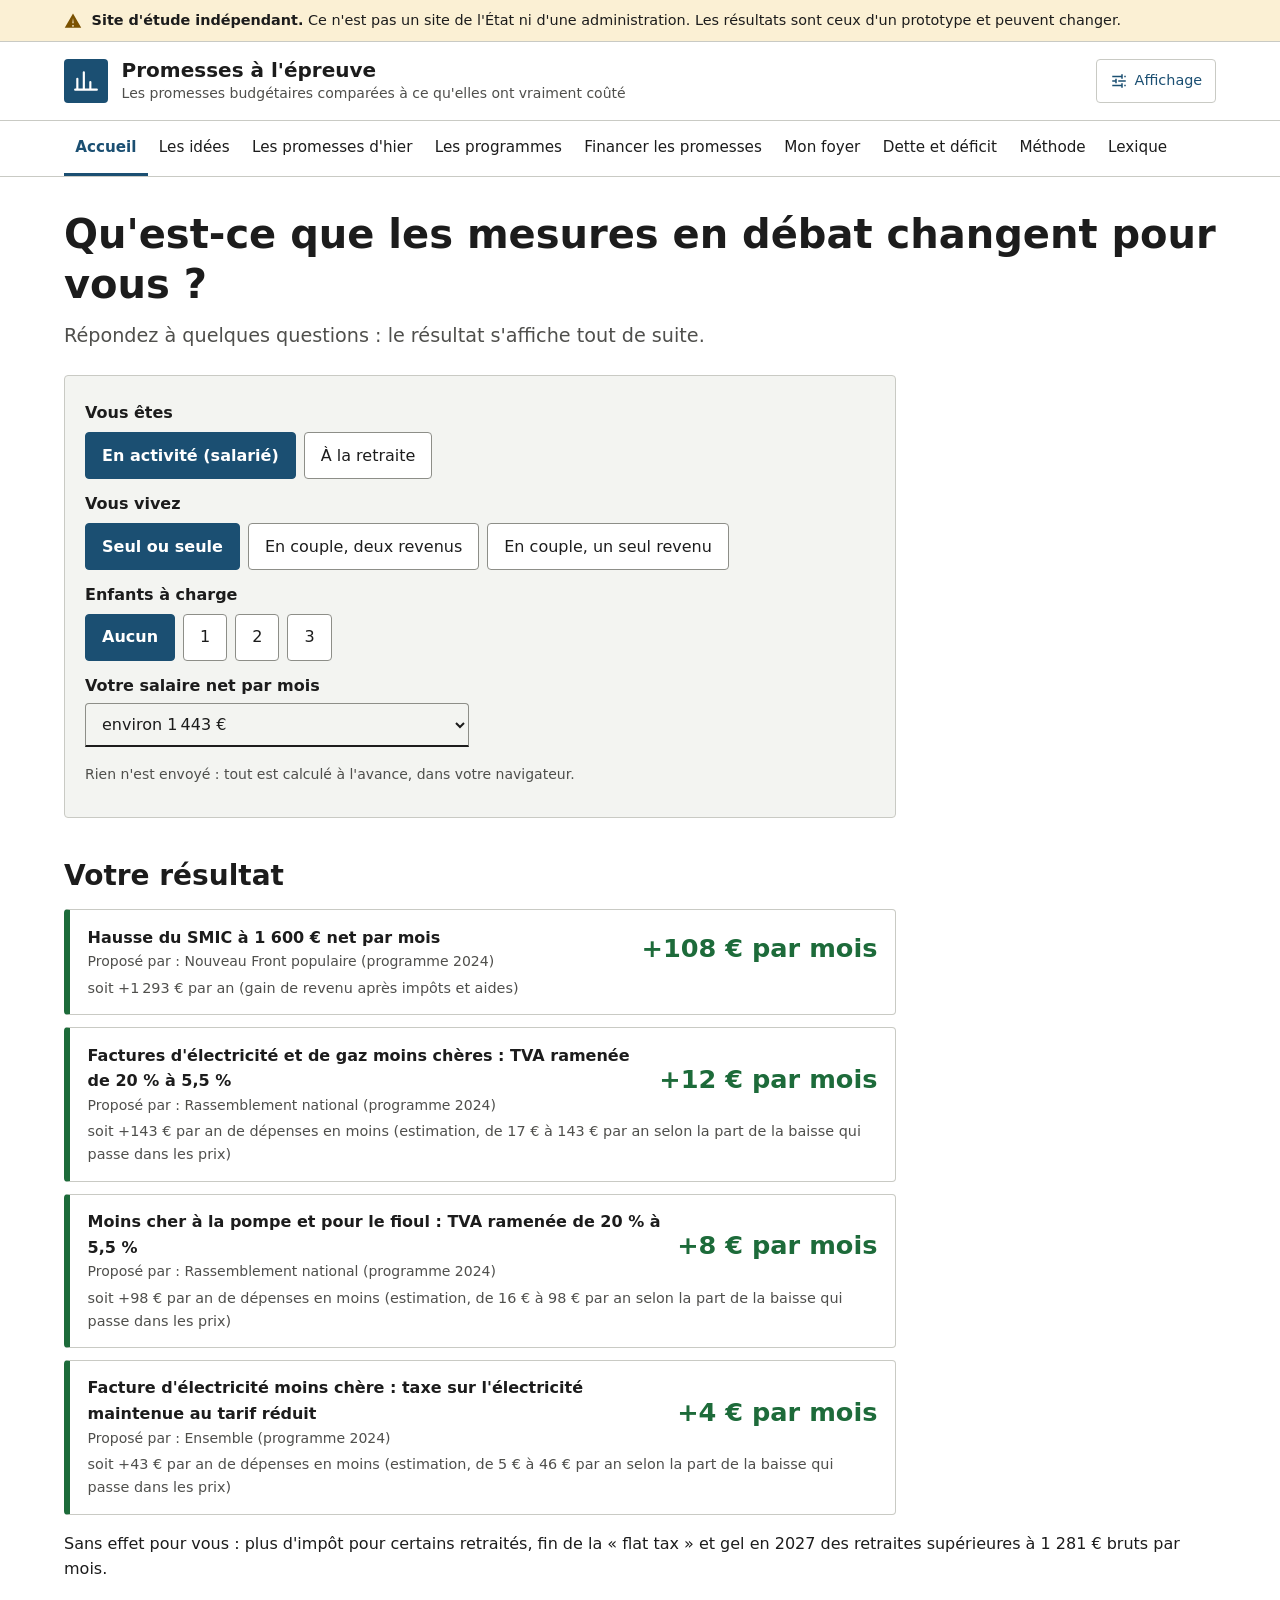
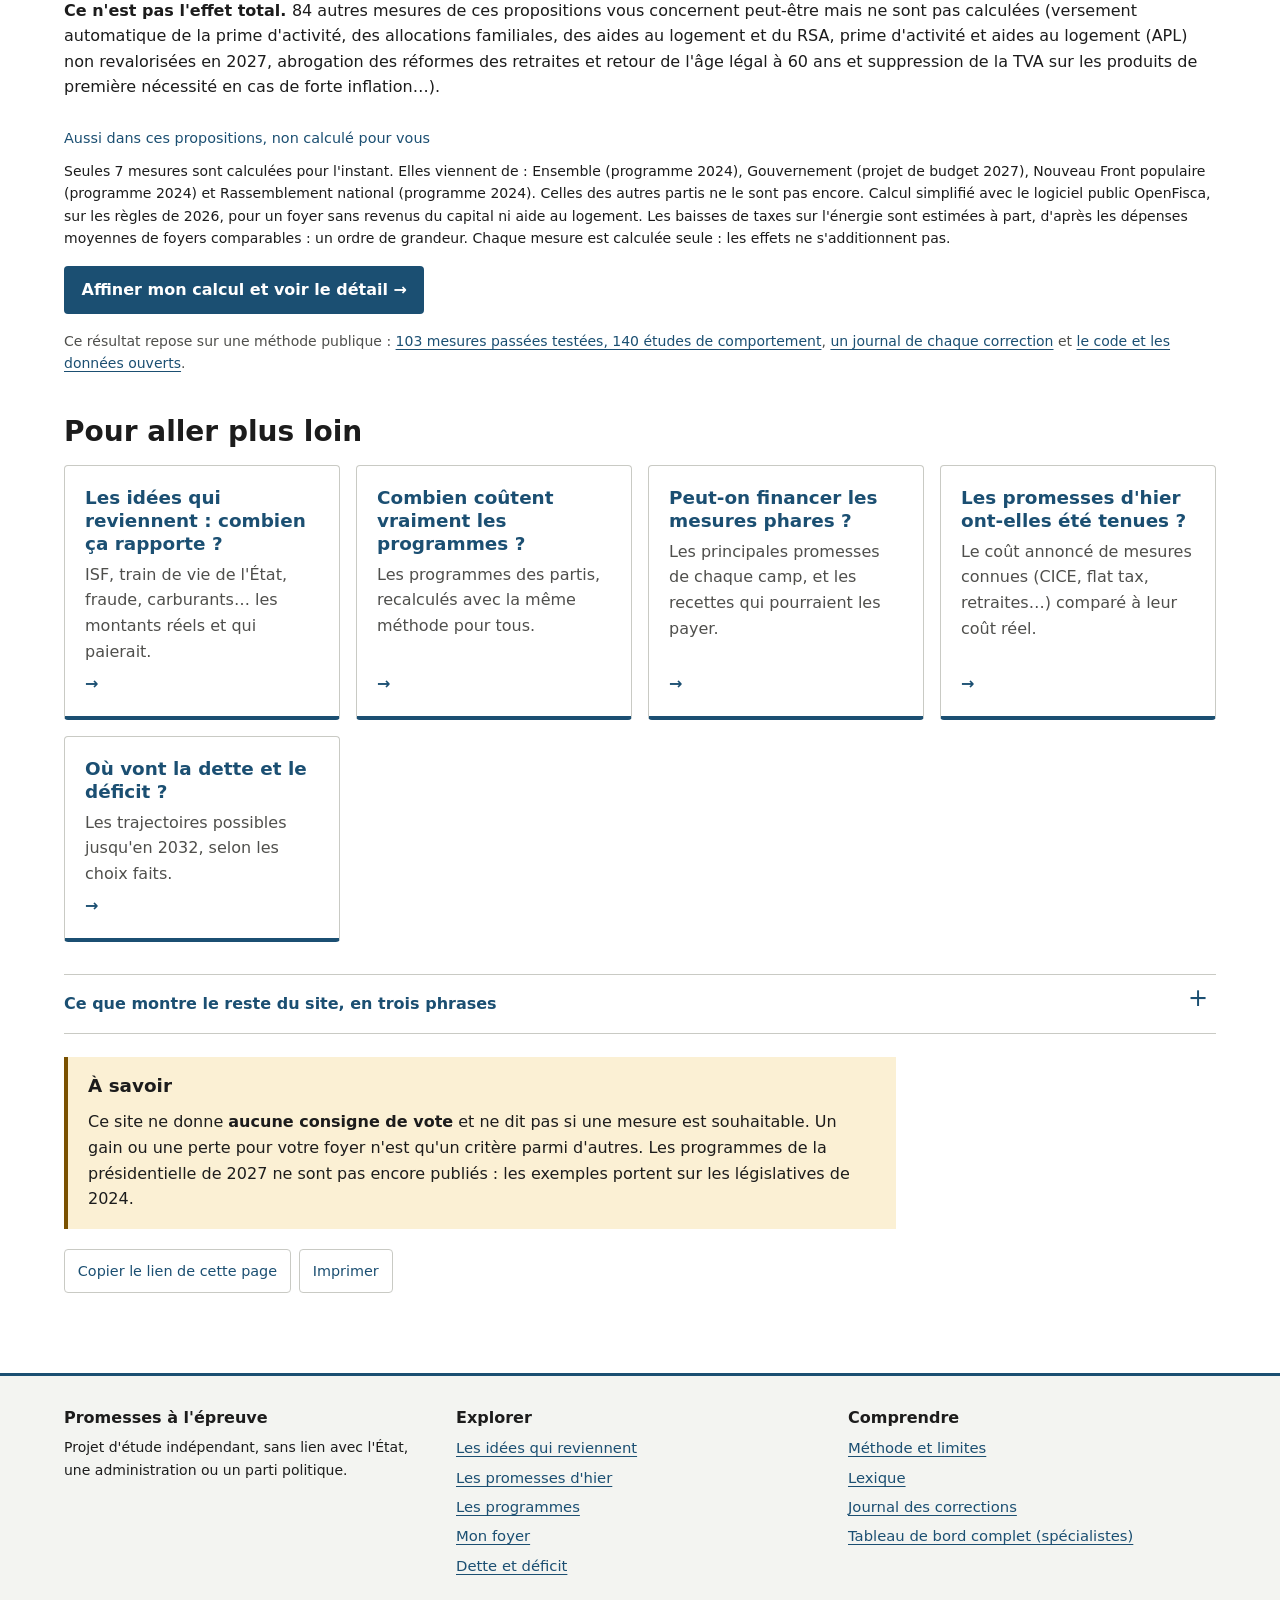
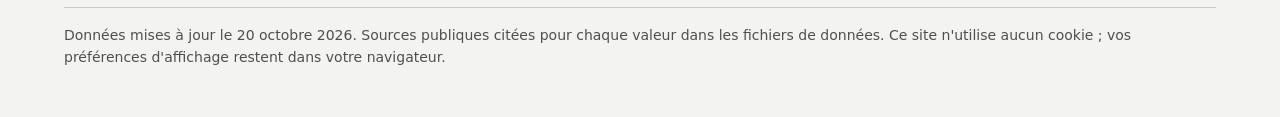
==== web/index.html @ a21f6ada "feat(reference): programmes 2024 comptés par rapport au droit de juin 2024, statut 2027 pour informa" ====
<!doctype html>
<html lang="fr">
<head>
<meta charset="utf-8">
<meta name="viewport" content="width=device-width, initial-scale=1">
<title>Promesses à l'épreuve</title>
<meta name="description" content="Les promesses budgétaires passées comparées à leur coût réel, et ce que cela dit des programmes actuels. Projet d'étude indépendant.">
<link rel="stylesheet" href="site.css">
<script>
  // Thème et taille du texte appliqués avant l'affichage, pour éviter un clignement.
  try {
    const t = localStorage.getItem("ce-theme"), s = localStorage.getItem("ce-taille");
    if (t === "light" || t === "dark") document.documentElement.dataset.theme = t;
    if (s === "grand" || s === "tres-grand") document.documentElement.dataset.taille = s;
  } catch (e) {}
</script>
<script src="vendor/d3-7.9.0.min.js" defer></script>
<script src="site.js" defer></script>
</head>
<body>
<a class="skip" href="#contenu">Aller au contenu</a>

<aside class="notice" aria-label="Avertissement">
  <div class="wrap">
    <svg width="18" height="18" viewBox="0 0 24 24" aria-hidden="true"><path fill="currentColor" d="M12 2 1 21h22L12 2Zm0 6 .9 7h-1.8L12 8Zm0 9.2a1.2 1.2 0 1 1 0 2.4 1.2 1.2 0 0 1 0-2.4Z"/></svg>
    <p style="margin:0"><strong>Site d'étude indépendant.</strong> Ce n'est pas un site de l'État ni d'une administration. Les résultats sont ceux d'un prototype et peuvent changer.</p>
  </div>
</aside>

<header class="header">
  <div class="wrap">
    <a class="brand" href="#/accueil">
      <span class="brand-mark" aria-hidden="true">
        <svg width="26" height="26" viewBox="0 0 24 24"><path fill="none" stroke="currentColor" stroke-width="2" stroke-linecap="round" d="M4 20V10M10 20V4M16 20v-7M22 20H2"/></svg>
      </span>
      <span>
        <span class="brand-name">Promesses à l'épreuve</span>
        <span class="brand-tag">Les promesses budgétaires comparées à ce qu'elles ont vraiment coûté</span>
      </span>
    </a>
    <div class="tools">
      <button class="btn-tool" type="button" id="btn-settings" aria-expanded="false" aria-controls="settings">
        <svg width="18" height="18" viewBox="0 0 24 24" aria-hidden="true"><path fill="currentColor" d="M3 5h12v2H3V5Zm16 0h2v2h-2V5Zm-4-2h2v6h-2V3ZM3 11h4v2H3v-2Zm8 0h10v2H11v-2ZM7 9h2v6H7V9Zm-4 8h12v2H3v-2Zm16 0h2v2h-2v-2Zm-4-2h2v6h-2v-6Z"/></svg>
        Affichage
      </button>
    </div>
  </div>
</header>

<p class="print-only wrap small" id="print-info"></p>

<nav class="nav" id="nav" aria-label="Menu principal">
  <div class="wrap">
    <button class="btn-tool nav-toggle" type="button" id="btn-menu" aria-expanded="false" aria-controls="menu">Menu</button>
    <ul id="menu">
      <li><a href="#/accueil">Accueil</a></li>
      <li><a href="#/idees">Les idées</a></li>
      <li><a href="#/hier">Les promesses d'hier</a></li>
      <li><a href="#/programmes">Les programmes</a></li>
      <li><a href="#/equilibre">Financer les promesses</a></li>
      <li><a href="#/foyer">Mon foyer</a></li>
      <li><a href="#/demain">Dette et déficit</a></li>
      <li><a href="#/methode">Méthode</a></li>
      <li><a href="#/lexique">Lexique</a></li>
    </ul>
  </div>
</nav>

<div class="wrap">
  <section class="settings" id="settings" hidden aria-labelledby="settings-titre">
    <h2 id="settings-titre" style="margin-top:0;font-size:1.15rem">Paramètres d'affichage</h2>
    <fieldset>
      <legend>Couleurs</legend>
      <div class="opts">
        <label class="check"><input type="radio" name="theme" value="system"> Comme mon appareil</label>
        <label class="check"><input type="radio" name="theme" value="light"> Clair</label>
        <label class="check"><input type="radio" name="theme" value="dark"> Sombre</label>
      </div>
    </fieldset>
    <fieldset>
      <legend>Taille du texte</legend>
      <div class="opts">
        <label class="check"><input type="radio" name="taille" value="normal"> Normale</label>
        <label class="check"><input type="radio" name="taille" value="grand"> Grande</label>
        <label class="check"><input type="radio" name="taille" value="tres-grand"> Très grande</label>
      </div>
    </fieldset>
    <button class="btn-tool" type="button" id="btn-settings-close">Fermer</button>
  </section>
</div>

<main id="contenu" tabindex="-1">
<div class="wrap">
  <div id="chargement" class="loading" role="status">Chargement des données…</div>

  <!-- ==================================================================== ACCUEIL -->
  <section class="view" id="v-accueil" data-titre="Accueil" hidden>
    <h1 style="margin-top:2rem">Qu'est-ce que les mesures en débat changent pour vous ?</h1>
    <p class="lede">Répondez à quelques questions : le résultat s'affiche tout de suite.</p>

    <form class="sim" id="sim-accueil" aria-describedby="acc-aide">
      <fieldset class="choices"><legend>Vous êtes</legend>
        <label class="choice"><input type="radio" name="statut" value="actif" checked><span>En activité (salarié)</span></label>
        <label class="choice"><input type="radio" name="statut" value="retraite"><span>À la retraite</span></label>
      </fieldset>
      <fieldset class="choices"><legend>Vous vivez</legend>
        <label class="choice"><input type="radio" name="composition" value="seul" checked><span>Seul ou seule</span></label>
        <label class="choice"><input type="radio" name="composition" value="couple_2"><span>En couple, deux revenus</span></label>
        <label class="choice"><input type="radio" name="composition" value="couple_1"><span>En couple, un seul revenu</span></label>
      </fieldset>
      <fieldset class="choices" id="acc-enfants"><legend>Enfants à charge</legend>
        <label class="choice"><input type="radio" name="enfants" value="0" checked><span>Aucun</span></label>
        <label class="choice"><input type="radio" name="enfants" value="1"><span>1</span></label>
        <label class="choice"><input type="radio" name="enfants" value="2"><span>2</span></label>
        <label class="choice"><input type="radio" name="enfants" value="3"><span>3</span></label>
      </fieldset>
      <div class="field"><label for="acc-niveau" id="acc-niveau-l">Votre salaire net par mois</label><select id="acc-niveau"></select></div>
      <p class="small muted" id="acc-aide">Rien n'est envoyé : tout est calculé à l'avance, dans votre navigateur.</p>
    </form>

    <div aria-live="polite" id="acc-resultat">
      <h2>Votre résultat</h2>
      <ul class="foyer-result" id="acc-result" aria-label="Mesures qui changent votre revenu"></ul>
      <p id="acc-neutre"></p>
      <div id="acc-nonchiffre"></div>
    </div>
    <p class="small" id="acc-limites"></p>
    <p><a class="cta" id="acc-affiner" href="#/foyer">Affiner mon calcul et voir le détail →</a></p>
    <p class="small muted" id="acc-profondeur"></p>

    <h2>Pour aller plus loin</h2>
    <ul class="tiles">
      <li class="tile"><h3><a href="#/idees">Les idées qui reviennent : combien ça rapporte ?</a></h3><p>ISF, train de vie de l'État, fraude, carburants… les montants réels et qui paierait.</p><span class="arrow" aria-hidden="true">→</span></li>
      <li class="tile"><h3><a href="#/programmes">Combien coûtent vraiment les programmes ?</a></h3><p>Les programmes des partis, recalculés avec la même méthode pour tous.</p><span class="arrow" aria-hidden="true">→</span></li>
      <li class="tile"><h3><a href="#/equilibre">Peut-on financer les mesures phares ?</a></h3><p>Les principales promesses de chaque camp, et les recettes qui pourraient les payer.</p><span class="arrow" aria-hidden="true">→</span></li>
      <li class="tile"><h3><a href="#/hier">Les promesses d'hier ont-elles été tenues ?</a></h3><p>Le coût annoncé de mesures connues (CICE, flat tax, retraites…) comparé à leur coût réel.</p><span class="arrow" aria-hidden="true">→</span></li>
      <li class="tile"><h3><a href="#/demain">Où vont la dette et le déficit ?</a></h3><p>Les trajectoires possibles jusqu'en 2032, selon les choix faits.</p><span class="arrow" aria-hidden="true">→</span></li>
    </ul>

    <details class="acc"><summary>Ce que montre le reste du site, en trois phrases</summary><div class="acc-body">
      <ul class="big">
        <li><strong>Le coût d'une mesure est souvent bien estimé.</strong> Sur <span data-k="mes_n"></span> mesures passées, l'erreur habituelle est d'environ <span data-k="mes_mediane"></span>.</li>
        <li><strong>Les bénéfices promis le sont beaucoup moins.</strong> Les emplois ou investissements annoncés arrivent rarement : <span data-k="eff_rates"></span> effets promis sur <span data-k="eff_n"></span> n'ont pas été atteints.</li>
        <li><strong>Les objectifs de déficit sont presque toujours manqués.</strong> Trois ans après, le <a class="term" href="#/lexique/deficit">déficit</a> réel dépasse l'objectif d'environ <span data-k="ps_biais"></span> de la richesse nationale, soit près de <span data-k="ps_md"></span> par an aujourd'hui.</li>
      </ul>
      <p><a href="#/methode">Comment c'est calculé ?</a> · <a href="#/lexique">Lexique</a></p>
    </div></details>

    <div class="callout warn">
      <h2>À savoir</h2>
      <p>Ce site ne donne <strong>aucune consigne de vote</strong> et ne dit pas si une mesure est souhaitable. Un gain ou une perte pour votre foyer n'est qu'un critère parmi d'autres. <span id="note-scrutin"></span></p>
    </div>
  </section>

  <!-- ==================================================================== IDÉES -->
  <section class="view" id="v-idees" data-titre="Les idées qui reviennent" hidden>
    <nav class="crumb" aria-label="Vous êtes ici"><ol><li><a href="#/accueil">Accueil</a></li><li aria-current="page">Les idées qui reviennent</li></ol></nav>
    <h1>Les idées qui reviennent : combien ça rapporte vraiment ?</h1>
    <p class="lede">Des idées souvent écrites dans les cahiers citoyens de 2019, ou testées dans un sondage en 2026. Pour chacune : ce qu'elle rapporterait ou coûterait, si l'on peut se fier au chiffre, et qui paierait.</p>

    <div class="callout">
      <h2>Pour comparer</h2>
      <p class="big" id="idees-repere"></p>
    </div>

    <div class="tbl-wrap" id="tb-idees"></div>
    <p class="small muted">Chaque idée est détaillée plus bas : son montant, si l'on peut se fier au chiffre, et qui paierait.</p>

    <div id="idees-liste"></div>

    <div class="callout warn">
      <h2>Comment ces idées ont été choisies</h2>
      <p>Le site ne les a pas choisies. Une idée figure ici si elle a un effet sur le budget et si elle remplit l'une de ces deux conditions : la synthèse officielle des cahiers citoyens et courriers du Grand débat national (Roland Berger, Bluenove et Cognito, juin 2019) compte au moins 5 000 fois la proposition ; ou elle a été testée dans un sondage national publié en 2026. Les cahiers eux-mêmes, ouverts dans les mairies fin 2018 et début 2019, sont conservés aux archives départementales, et leur version numérisée aux Archives nationales. L'association « Des cahiers pour décider et agir » prépare leur restitution, avec Data For Good.</p>
      <p>Le site ne dit pas si une idée est bonne : un petit montant peut compter pour d'autres raisons, et un gros montant a un coût pour ceux qui paient.</p>
    </div>
  </section>

  <!-- ==================================================================== HIER -->
  <section class="view" id="v-hier" data-titre="Les promesses d'hier" hidden>
    <nav class="crumb" aria-label="Vous êtes ici"><ol><li><a href="#/accueil">Accueil</a></li><li aria-current="page">Les promesses d'hier</li></ol></nav>
    <h1>Les promesses d'hier ont-elles été tenues ?</h1>
    <p class="lede">On compare ce que l'État annonçait avant de voter une mesure à ce qu'elle a réellement coûté ou rapporté, d'après les évaluations faites après coup.</p>

    <div class="callout">
      <h2>En bref</h2>
      <ul>
        <li>Le coût des mesures est en général bien prévu : <span data-k="mes_15"></span> mesures sur <span data-k="mes_n"></span> sont tombées à moins de 15 % près.</li>
        <li>Les gros écarts viennent surtout des mesures qui dépendent du comportement des gens (placements, demande d'une aide).</li>
        <li>Les effets promis (emplois, investissements) sont souvent bien plus faibles qu'annoncé.</li>
        <li>Les objectifs de déficit à trois ans ont été trop optimistes <span data-k="ps_opt"></span> fois sur <span data-k="ps_n3"></span>.</li>
      </ul>
    </div>

    <h2>1. Le coût des mesures : plutôt bien estimé</h2>
    <p class="prose">Chaque carré représente une mesure passée. On regarde l'écart entre le coût annoncé et le coût réel.</p>
    <div class="chart-block">
      <h3>Précision des chiffrages officiels</h3>
      <p class="how">Un carré par mesure, coloré selon l'écart entre l'annonce et la réalité.</p>
      <ul class="legend" id="lg-waffle"></ul>
      <div class="chart" id="ch-waffle"></div>
    </div>
    <div class="chart-block">
      <h3>Écart mesure par mesure</h3>
      <p class="how">En pourcentage du coût annoncé. <span class="pos">À droite (vert)</span> : mieux que prévu pour les finances publiques. <span class="neg">À gauche (rouge)</span> : pire que prévu.</p>
      <div class="chart" id="ch-ecarts"></div>
      <details class="data-toggle"><summary>Voir ces données sous forme de tableau</summary><div class="tbl-wrap tall" id="tb-ecarts"></div></details>
    </div>

    <h2>2. Les effets promis : c'est là que les annonces dérapent</h2>
    <p class="prose">Une mesure est souvent défendue par ses bénéfices attendus : des emplois créés, des prix en baisse, des investissements. Voici ce qui a été mesuré ensuite.</p>
    <div class="cards" id="cards-effets"></div>

    <h2>3. Les objectifs de déficit : presque toujours trop optimistes</h2>
    <p class="prose">Chaque année, le gouvernement publie un <a class="term" href="#/lexique/pstab">programme de stabilité</a> qui fixe un objectif de déficit pour les années suivantes. Le graphique montre de combien le déficit réel a dépassé l'objectif, trois ans plus tard.</p>
    <div class="chart-block">
      <h3>Dépassement de l'objectif de déficit à trois ans</h3>
      <p class="how">En points de <a class="term" href="#/lexique/pib">PIB</a>. Plus la barre est haute, plus l'objectif était optimiste. Les années de crise (en gris) sont mises à part.</p>
      <ul class="legend" id="lg-ps"></ul>
      <div class="chart" id="ch-ps"></div>
      <details class="data-toggle"><summary>Voir ces données sous forme de tableau</summary><div class="tbl-wrap tall" id="tb-ps"></div></details>
    </div>
    <div class="chart-block">
      <h3>Et ailleurs en Europe ?</h3>
      <p class="how">Erreur moyenne des prévisions officielles de déficit à trois ans, en points de PIB (étude Frankel et Schreger, période antérieure à 2012). Plus la barre est longue, plus les prévisions étaient optimistes.</p>
      <div class="chart" id="ch-pairs"></div>
    </div>

    <div class="accs">
      <details class="acc"><summary>Pour aller plus loin : le détail des mesures et leurs sources</summary><div class="acc-body">
        <p class="prose small muted">Montants en milliards d'euros par an. « Fiabilité » indique si la source a été lue directement (élevée), via une source secondaire (moyenne) ou si elle est fragile (faible). Les mesures exclues de la statistique principale sont signalées : dispositifs liés aux prix de l'énergie, sources fragiles, et mesures choisies parce qu'une règle de correction s'y applique, qui servent à tester la méthode mais ne représentent pas l'ensemble des chiffrages officiels.</p>
        <div class="tbl-wrap tall" id="tb-mesures"></div>
      </div></details>
      <details class="acc"><summary>Pour aller plus loin : l'erreur par cause</summary><div class="acc-body">
        <div class="tbl-wrap" id="tb-causes"></div>
      </div></details>
    </div>
  </section>

  <!-- ==================================================================== PROGRAMMES -->
  <section class="view" id="v-programmes" data-titre="Les programmes" hidden>
    <nav class="crumb" aria-label="Vous êtes ici"><ol><li><a href="#/accueil">Accueil</a></li><li aria-current="page">Les programmes</li></ol></nav>
    <h1>Combien coûtent vraiment les programmes ?</h1>
    <p class="lede" id="lede-programmes"></p>
    <fieldset class="choices" id="choix-scrutin" hidden><legend>Élection</legend></fieldset>
    <fieldset class="choices" id="choix-progs" hidden><legend>Programmes affichés</legend></fieldset>

    <div class="callout">
      <h2>En bref</h2>
      <ul id="bref-programmes"></ul>
    </div>
    <p class="prose"><strong>Bon à savoir.</strong> <span data-k="limite_methode"></span> <a href="#/methode">Voir le test de la méthode</a>.</p>

    <h2>1. Trois chiffrages pour chaque programme</h2>
    <ul class="prose">
      <li><strong>Annoncé par le parti</strong> : ce que le parti dit de son propre programme.</li>
      <li><strong>Chiffrage indépendant de départ</strong> : pour chaque mesure, le chiffrage d'un organisme indépendant (Institut Montaigne, iFRAP, OFCE…). Quand il manque, on prend la médiane des autres chiffrages. La provenance est indiquée sous chaque programme.</li>
      <li><strong>Après correction</strong> : ce même chiffrage, corrigé avec les erreurs constatées dans le passé (voir <a href="#/methode">la méthode</a>).</li>
    </ul>
    <div class="cards" id="cards-programmes"></div>
    <div class="chart-block">
      <h3>Effet sur les comptes publics</h3>
      <p class="how">En milliards d'euros par an. Une barre vers la gauche signifie que le programme <strong>augmente le déficit</strong>.</p>
      <ul class="legend" id="lg-app"></ul>
      <div class="chart" id="ch-app"></div>
    </div>

    <h2>2. Quel déficit en 2027 ?</h2>
    <p class="prose">Le déficit de 2027 additionne trois éléments : la prévision officielle au moment de l'élection, le dépassement habituel de ce type de prévision (voir <a href="#/hier">les promesses d'hier</a>) et le coût du programme.</p>
    <div class="chart-block">
      <h3>Déficit public en 2027, en % du PIB</h3>
      <p class="how" id="def-how"></p>
      <ul class="legend" id="lg-def"></ul>
      <div class="chart" id="ch-def"></div>
    </div>

    <h2>3. Le résultat dépend surtout de qui fait le calcul</h2>
    <p class="prose">Plusieurs organismes ont chiffré ces programmes, avec des résultats très différents. Nos corrections changent le résultat de quelques milliards ; le choix du chiffrage de départ le change bien plus.</p>
    <div class="chart-block">
      <h3>Effet sur les comptes publics selon l'organisme, après correction</h3>
      <p class="how">En milliards d'euros par an. Les mesures qu'un organisme n'a pas chiffrées sont complétées avec la médiane des autres. Chaque organisme garde sa propre situation de départ : une réforme déjà décidée, comme celle de l'assurance chômage de juillet 2024, peut y valoir zéro alors que notre chiffrage de départ la compte.</p>
      <div class="chart" id="ch-sens"></div>
    </div>

    <div class="accs">
      <details class="acc"><summary>Pour aller plus loin : mesure par mesure</summary><div class="acc-body">
        <p class="prose small muted">Effet sur le solde public en milliards d'euros par an (négatif = hausse du déficit). La colonne « Après correction » applique la règle indiquée au chiffrage indépendant.</p>
        <div class="field"><label for="f-prog">Programme</label><select id="f-prog"></select></div>
        <div class="tbl-wrap tall" id="tb-app"></div>
      </div></details>
      <details class="acc"><summary>Pour aller plus loin : tous les chiffreurs</summary><div class="acc-body">
        <p class="prose small muted">« Propre » : les seules lignes chiffrées par l'organisme. « Complété » : les lignes manquantes sont remplies par la médiane des autres chiffreurs indépendants. Asterès travaillait avec les recettes communiquées par le parti.</p>
        <div class="tbl-wrap" id="tb-sens"></div>
      </div></details>
      <details class="acc"><summary>Pour aller plus loin : quelle part des corrections est confirmée par le passé ?</summary><div class="acc-body">
        <p class="prose small muted">Chaque correction repose sur une règle. Certaines règles ont été vérifiées sur des mesures passées (confirmées), d'autres sur moins de cinq cas (trop peu de cas) ou pas encore (non testées). Montants en milliards d'euros.</p>
        <div class="tbl-wrap" id="tb-confiance"></div>
      </div></details>
    </div>
  </section>

  <!-- ==================================================================== EQUILIBRE -->
  <section class="view" id="v-equilibre" data-titre="Financer les promesses" hidden>
    <nav class="crumb" aria-label="Vous êtes ici"><ol><li><a href="#/accueil">Accueil</a></li><li aria-current="page">Financer les promesses</li></ol></nav>
    <h1>Peut-on financer les mesures phares ?</h1>
    <p class="lede">Exercice : on garde les mesures les plus emblématiques de chaque camp, et on cherche à les payer avec des recettes ou des économies qui correspondent à ses idées.</p>

    <div class="callout warn">
      <h2>Scénarios construits par ce site, pas les programmes des partis</h2>
      <p>Les mesures phares viennent des programmes de 2024. Les recettes et économies qui les financent ont été <strong>choisies par ce site</strong> parmi des mesures proches des idées de chaque camp : ce ne sont pas des propositions des partis. Le résultat dépend donc beaucoup de nos choix de construction (voir « Ce que ces scénarios ne disent pas »).</p>
    </div>

    <div class="callout">
      <h2>En bref</h2>
      <ul id="bref-equilibre"></ul>
    </div>

    <h2>1. Deux scénarios</h2>
    <ul class="prose">
      <li><strong>LFI intégral</strong> : les mesures phares telles que promises, financées par des impôts sur le capital, le patrimoine et les grandes entreprises, choisis par ce site.</li>
      <li><strong>Ensemble</strong> : les mesures phares financées par des économies choisies par ce site, sans hausse d'impôts sur les actifs.</li>
    </ul>
    <p class="prose">Le point de départ est la loi en vigueur. Les mesures déjà votées ou déjà inscrites au budget 2027 ne sont pas comptées deux fois.</p>
    <p class="prose">Chaque carte donne le solde estimé et sa fourchette. Quand une hypothèse que les programmes ne tranchent pas change le résultat, les deux lectures sont affichées côte à côte. La « part confirmée » indique quelle part des corrections repose sur une règle que le test sur le passé a confirmée (<a href="#/methode">Méthode</a>).</p>
    <div class="cards" id="cards-paniers"></div>

    <h3>Ce que ces scénarios ne disent pas</h3>
    <ul class="prose">
      <li><strong>Les financements sont nos choix.</strong> Un autre choix de recettes ou d'économies, tout aussi fidèle aux idées d'un camp, donnerait un autre solde.</li>
      <li><strong>Pas de version « corrigée » des programmes.</strong> On pourrait réduire une mesure ou ajouter une recette pour améliorer un solde, mais ce ne serait qu'un choix parmi beaucoup d'autres, et il reviendrait aux partis et aux électeurs, pas à ce site.</li>
      <li><strong>Ensemble disposait de peu de leviers.</strong> Ses principales économies (sous-indexation des pensions, abattement des retraités…) sont déjà dans le budget 2027 et ne peuvent pas être comptées une seconde fois. Son solde reflète donc le point de départ autant que ses idées.</li>
      <li><strong>Le SMIC change fortement le résultat.</strong> Le budget 2027 gèle le SMIC qui sert au calcul des allègements de charges. Si la hausse du SMIC voulue par LFI s'accompagnait d'un dégel, le solde se dégraderait <span data-k="degel_ecart"></span>. Les programmes ne disent pas encore laquelle des deux lectures s'applique.</li>
      <li><strong>Peu de corrections sont confirmées.</strong> La plupart des règles appliquées ici n'ont pas pu être vérifiées sur le passé, faute de mesure comparable.</li>
    </ul>

    <h2>2. Une estimation, avec sa marge d'incertitude</h2>
    <p class="prose">Aucun chiffrage n'est exact. On a donc refait le calcul des milliers de fois en faisant varier les erreurs possibles. Le trait montre la fourchette dans laquelle le résultat tombe <strong>8 fois sur 10</strong>.</p>
    <div class="chart-block">
      <h3>Solde de chaque scénario, avec sa fourchette</h3>
      <p class="how">En milliards d'euros par an. À droite de zéro, le scénario dégage un excédent ; à gauche, il creuse le déficit. Quand l'hypothèse sur les allègements de charges change le résultat, les deux lectures ont chacune leur ligne.</p>
      <ul class="legend" id="lg-inc"></ul>
      <div class="chart" id="ch-inc"></div>
    </div>

    <div class="accs">
      <details class="acc"><summary>Pour aller plus loin : chaque mesure et chaque recette</summary><div class="acc-body">
        <p class="prose small muted">« Statique » : chiffrage d'origine. « Après correction » : après application de la règle. Milliards d'euros par an.</p>
        <div class="field"><label for="f-var">Scénario</label><select id="f-var"><option value="">Tous les scénarios</option></select></div>
        <div class="tbl-wrap tall" id="tb-pan"></div>
      </div></details>
      <details class="acc"><summary>Pour aller plus loin : variantes et fourchettes détaillées</summary><div class="acc-body">
        <p class="prose small muted">« Loi votée seule » retire du point de départ ce que les projets de budget 2027 n'ont pas encore fait voter. La variante « dégel » suppose que la hausse du SMIC rend aux allègements de charges leur indexation. P10, P50 et P90 : 10 %, 50 % et 90 % des tirages sont en dessous de cette valeur.</p>
        <div class="tbl-wrap" id="tb-inc"></div>
      </div></details>
    </div>
  </section>

  <!-- ==================================================================== FOYER -->
  <section class="view" id="v-foyer" data-titre="Mon foyer" hidden>
    <nav class="crumb" aria-label="Vous êtes ici"><ol><li><a href="#/accueil">Accueil</a></li><li aria-current="page">Mon foyer</li></ol></nav>
    <h1>Qu'est-ce que cela change pour mon foyer ?</h1>
    <p class="lede">Des mesures débattues, calculées pour de nombreuses situations. Décrivez la vôtre : le site affiche le cas calculé le plus proche.</p>

    <div class="callout">
      <h2>En bref</h2>
      <ul id="bref-foyer"></ul>
    </div>

    <form class="sim" id="sim-foyer" aria-describedby="sim-aide">
      <p class="small muted" id="sim-aide">Rien n'est envoyé : tout est calculé à l'avance et le choix se fait dans votre navigateur.</p>
      <fieldset class="choices"><legend>Vous êtes</legend>
        <label class="choice"><input type="radio" name="statut" value="actif" checked><span>En activité (salarié)</span></label>
        <label class="choice"><input type="radio" name="statut" value="retraite"><span>À la retraite</span></label>
      </fieldset>
      <fieldset class="choices"><legend>Vous vivez</legend>
        <label class="choice"><input type="radio" name="composition" value="seul" checked><span>Seul ou seule</span></label>
        <label class="choice"><input type="radio" name="composition" value="couple_2"><span>En couple, deux revenus</span></label>
        <label class="choice"><input type="radio" name="composition" value="couple_1"><span>En couple, un seul revenu</span></label>
      </fieldset>
      <fieldset class="choices" id="sim-enfants"><legend>Enfants à charge</legend>
        <label class="choice"><input type="radio" name="enfants" value="0" checked><span>Aucun</span></label>
        <label class="choice"><input type="radio" name="enfants" value="1"><span>1</span></label>
        <label class="choice"><input type="radio" name="enfants" value="2"><span>2</span></label>
        <label class="choice"><input type="radio" name="enfants" value="3"><span>3</span></label>
      </fieldset>
      <div class="filters">
        <div class="field"><label for="sim-niveau" id="sim-niveau-l">Salaire net par mois, par personne qui travaille</label><select id="sim-niveau"></select></div>
        <div class="field"><label for="sim-capital">Dividendes reçus par le foyer, par an</label><select id="sim-capital"></select></div>
      </div>
    </form>

    <div aria-live="polite">
      <p class="big" id="foyer-intro"></p>
      <ul class="foyer-result" id="foyer-result" aria-label="Effet de chaque mesure"></ul>
      <div id="foyer-nonchiffre"></div>
    </div>

    <div class="callout warn">
      <h2>Limites de ce calcul</h2>
      <p>Ces situations sont des exemples simplifiés, calculés avec le logiciel public <a class="term" href="#/lexique/openfisca">OpenFisca</a> sur les règles de 2026 : revenus ronds, pas de loyer ni d'aide au logement, enfants de 4, 7 et 10 ans. Votre situation réelle peut être différente. Les mesures viennent de programmes différents : leurs effets ne s'additionnent pas. Les seuils de la loi créent parfois des effets inattendus : une pension un peu plus basse peut faire passer le foyer sous le seuil d'exonération de la CSG et augmenter son revenu disponible. Les mesures sont appliquées comme si elles étaient en place depuis plusieurs années (régime permanent). Les baisses de TVA ou de taxes sur l'énergie ne changent pas le revenu mais les prix : leur effet est une estimation à part, qui ne s'ajoute pas au revenu. Elle part des dépenses d'énergie moyennes des foyers de même niveau de vie et de même composition (enquête Budget de famille 2017 de l'Insee, ramenée au niveau de 2024), pas de votre consommation réelle. La fourchette dépend de la part de la baisse de taxe que les vendeurs répercutent dans les prix : intégrale pour les tarifs réglementés et la remise carburant de 2022, beaucoup plus faible dans d'autres baisses de TVA en Europe. L'effet sur l'ensemble de la population, par niveau de revenu, n'est pas encore calculé : il faudrait des données d'enquête dont l'accès est réservé aux chercheurs habilités.</p>
    </div>

    <div class="accs">
      <details class="acc"><summary>Comment chaque mesure est calculée</summary><div class="acc-body">
        <ul class="prose small" id="foyer-regles"></ul>
      </div></details>
      <details class="acc"><summary>Pour aller plus loin : les foyers types du rapport</summary><div class="acc-body">
        <p class="prose small muted">Gain ou perte annuels de revenu disponible, en euros (entre parenthèses : en % du revenu disponible). Pour les mesures « effet par les prix », baisse de dépenses estimée (valeur centrale). Toutes les situations du simulateur sont dans le fichier <a href="../data/distributif_grille.csv" download>distributif_grille.csv</a>.</p>
        <div class="tbl-wrap" id="tb-dist"></div>
      </div></details>
    </div>
  </section>

  <!-- ==================================================================== DEMAIN -->
  <section class="view" id="v-demain" data-titre="Dette et déficit" hidden>
    <nav class="crumb" aria-label="Vous êtes ici"><ol><li><a href="#/accueil">Accueil</a></li><li aria-current="page">Dette et déficit</li></ol></nav>
    <h1>Où vont la dette et le déficit d'ici 2032 ?</h1>
    <p class="lede">On prolonge la trajectoire officielle du gouvernement, puis on la corrige de son optimisme habituel, et enfin on ajoute chacun des scénarios de financement.</p>

    <div class="callout">
      <h2>En bref</h2>
      <ul id="bref-demain"></ul>
    </div>

    <div class="chart-block">
      <h3 id="titre-proj">Dette publique, en % du PIB</h3>
      <div class="filters">
        <fieldset class="choices"><legend>Afficher</legend>
          <label class="choice"><input type="radio" name="ind" value="dette_pct" checked><span>La dette</span></label>
          <label class="choice"><input type="radio" name="ind" value="deficit_pct"><span>Le déficit</span></label>
        </fieldset>
        <fieldset class="choices"><legend>Taux d'intérêt</legend>
          <label class="check"><input type="checkbox" id="f-stress"> Simuler une hausse durable des taux (+0,25 point)</label>
        </fieldset>
      </div>
      <p class="how">Trait plein : années calculées à partir des budgets publiés. Pointillés : au-delà de 2029, simple prolongation des tendances.</p>
      <ul class="legend" id="lg-proj"></ul>
      <div class="chart" id="ch-proj"></div>
      <p class="small muted" id="nt-proj"></p>
      <details class="data-toggle"><summary>Voir ces données sous forme de tableau</summary><div class="tbl-wrap" id="tb-proj"></div></details>
    </div>

    <div class="accs">
      <details class="acc"><summary>Pour aller plus loin : hypothèses de la projection</summary><div class="acc-body prose">
        <p>Point de départ : le déficit réalisé en 2025 (Insee), puis le projet de loi de finances 2027 pour 2026-2027 et la trajectoire communiquée au Haut Conseil des finances publiques jusqu'en 2029. Au-delà, le solde de 2029 et la croissance de 2030 sont reconduits.</p>
        <p>La « référence corrigée » ajoute le dépassement moyen constaté des programmes de stabilité. Chaque scénario part de cette référence et y ajoute son solde corrigé et les intérêts supplémentaires sur la dette.</p>
      </div></details>
    </div>
  </section>

  <!-- ==================================================================== METHODE -->
  <section class="view" id="v-methode" data-titre="Méthode" hidden>
    <nav class="crumb" aria-label="Vous êtes ici"><ol><li><a href="#/accueil">Accueil</a></li><li aria-current="page">Méthode</li></ol></nav>
    <h1>Comment c'est calculé ?</h1>
    <p class="lede">Le principe : apprendre des erreurs passées pour mieux lire les promesses présentes.</p>

    <h2>La méthode en quatre étapes</h2>
    <ol class="steps">
      <li><div><h3>Rassembler les chiffrages passés</h3><p>Pour des mesures votées depuis 2007, on relève le coût annoncé avant le vote, avec sa source.</p></div></li>
      <li><div><h3>Les comparer à la réalité</h3><p>On relève ce que la mesure a réellement coûté, d'après les évaluations publiques (Cour des comptes, France Stratégie, Sénat, Insee…).</p></div></li>
      <li><div><h3>En tirer des règles</h3><p>Les écarts répétés deviennent des règles de correction : par exemple, « diviser par trois les emplois promis ».</p></div></li>
      <li><div><h3>Les appliquer à tous, de la même façon</h3><p>Chaque règle s'applique à toute mesure du même type, quel que soit le parti. Un contrôle automatique le vérifie.</p></div></li>
    </ol>

    <h2>Les règles de correction</h2>
    <div class="tbl-wrap" id="tb-regles"></div>

    <h2>La méthode améliore-t-elle les chiffrages ?</h2>
    <p class="prose">Pour le savoir, on l'a testée sur les mesures passées : les règles de correction sont recalculées sans la mesure testée, puis on compare le chiffrage corrigé au coût réel. <strong>Ce test n'est pas en aveugle</strong> : <span data-k="val_connus"></span></p>
    <div class="callout" id="bref-validation"></div>

    <div class="accs">
      <details class="acc"><summary>Pour aller plus loin : résultats du test, groupe par groupe</summary><div class="acc-body">
        <p class="prose small muted">Erreur = écart au coût réel, en % du chiffrage initial. « Médiane » : l'erreur d'un cas typique ; « moyenne » : tient compte des gros ratés. Les règles ont été attribuées par des agents séparés, qui connaissaient souvent l'issue (voir plus haut) ; les facteurs calibrés sont recalculés sans la mesure testée.</p>
        <div class="tbl-wrap" id="tb-valr"></div>
      </div></details>
      <details class="acc"><summary>Pour aller plus loin : statut de chaque règle</summary><div class="acc-body">
        <div class="tbl-wrap" id="tb-valg"></div>
      </div></details>
      <details class="acc"><summary>Pour aller plus loin : hypothèses de comportement par défaut</summary><div class="acc-body">
        <p class="prose small muted">Comment les contribuables, les entreprises et l'économie réagissent à une mesure, à utiliser en l'absence d'étude propre à la mesure.</p>
        <div class="tbl-wrap" id="tb-hyp"></div>
      </div></details>
      <details class="acc"><summary>Pour aller plus loin : toutes les études de comportement (<span data-k="el_n"></span>)</summary><div class="acc-body">
        <div class="filters">
          <div class="field"><label for="f-domaine">Domaine</label><select id="f-domaine"><option value="">Tous les domaines</option></select></div>
          <div class="field"><label for="f-texte">Rechercher un mot</label><input id="f-texte" type="search" placeholder="TVA, SMIC, Danemark…"></div>
        </div>
        <p class="small muted" id="nb-elast" aria-live="polite"></p>
        <div class="tbl-wrap tall" id="tb-elast"></div>
      </div></details>
      <details class="acc"><summary>Pour aller plus loin : l'effet sur votre foyer des mesures qui passent par les prix</summary><div class="acc-body">
        <p class="prose">Une baisse de TVA ou de taxe sur l'énergie ne change pas votre revenu : elle change ce que vous payez. Le logiciel <a class="term" href="#/lexique/openfisca">OpenFisca</a>, qui calcule les impôts et les prestations, ne décrit pas vos achats. Ces mesures sont donc calculées à part, dans « Mon foyer » :</p>
        <ul class="prose">
          <li><strong>Dépense du foyer</strong> pour le produit visé (électricité, gaz, carburants) : celle des foyers comparables (même niveau de vie, même type de ménage) dans l'enquête Budget de famille 2017 de l'Insee, ramenée au niveau de 2024 avec les dépenses moyennes publiées par le ministère de la Transition écologique (SDES). Le niveau de vie du foyer vient du calcul d'OpenFisca.</li>
          <li><strong>Variation du prix</strong> : celle que produit la mesure sur le prix toutes taxes comprises.</li>
          <li><strong>Part de la baisse répercutée dans les prix</strong> : toute la baisse au centre, comme on l'a observé en France (tarifs réglementés de l'électricité, remise sur les carburants de 2022) ; la valeur basse vient de baisses de TVA dans d'autres pays européens, où les prix n'ont reculé que d'une petite partie de la baisse dans les premiers mois. C'est pourquoi le résultat est affiché avec sa fourchette.</li>
        </ul>
        <p class="prose">Effet = dépense × variation du prix × part répercutée. Les mesures de prix sans taxe (blocage des prix, gratuité des premiers kilowattheures, plafonnement des frais bancaires…) ne sont pas calculées : à leur place, on indique la part du budget des ménages qu'elles touchent.</p>
        <p class="prose small muted">Sources et valeurs : <a href="../data/consommation_menages.csv" download>consommation_menages.csv</a> (dépenses par poste), <a href="../data/parametres_bareme.csv" download>parametres_bareme.csv</a> (parts répercutées, seuils de niveau de vie), <a href="../data/distributif_reformes.csv" download>distributif_reformes.csv</a> (mesures calculées).</p>
      </div></details>
      <details class="acc"><summary>Pour aller plus loin : par rapport à quelle loi chaque mesure est comptée</summary><div class="acc-body">
        <p class="prose">Une mesure déjà prévue par la loi ne coûte rien de plus : il faut donc dire à partir de quelle loi on compte.</p>
        <ul class="prose">
          <li><strong>Programmes de 2024</strong> : par rapport à la loi de juin 2024. C'est la situation qu'ont prise les organismes qui les ont chiffrés pendant la campagne ; leurs chiffrages restent ainsi comparables entre eux. Ce que la loi et les budgets 2027 ont changé depuis (gel du point d'indice, gel des allègements de cotisations au niveau du SMIC, suspension de la réforme des retraites…) est indiqué sur la fiche de chaque mesure, pour information, sans changer son montant.</li>
          <li><strong>Paniers de mesures phares</strong> : par rapport à la loi votée en 2026 et aux budgets 2027 tels que proposés. Une mesure déjà en partie prévue n'est comptée que pour la part qui reste.</li>
        </ul>
        <p class="prose">Une même mesure peut donc coûter différemment dans les deux cas. Exemple : le SMIC à 1 600 € coûte 19 milliards dans le programme de 2024, car les allègements de cotisations suivaient alors le SMIC ; dans le panier, ces allègements sont gelés, et la hausse rapporte 2,3 milliards avant son effet sur l'emploi.</p>
      </div></details>
    </div>

    <h2>Les limites</h2>
    <ul class="prose">
      <li><strong>Peu d'exemples.</strong> Seules les mesures adoptées peuvent être vérifiées, et elles sont peu nombreuses. Les règles détectent de grosses erreurs, pas des détails.</li>
      <li><strong>Des coûts réels parfois incertains.</strong> Quand les évaluations divergent, on retient une valeur centrale. Pour les retraites, le coût « réel » est une réestimation, pas une économie constatée.</li>
      <li><strong>Des études étrangères.</strong> Certaines réactions des contribuables sont mesurées à l'étranger (Danemark, Suisse, États-Unis) et se transposent mal en France.</li>
      <li><strong>Le chiffreur de départ pèse lourd.</strong> <span data-k="lim_chiffreurs"></span> Les corrections ne changent le résultat que de quelques milliards et <strong>ne réduisent pas l'écart entre chiffreurs</strong> : <span data-k="lim_ecart"></span> C'est le chiffrage de départ qui détermine le résultat.</li>
      <li><strong>Mesures qui passent par les prix : un ordre de grandeur.</strong> L'effet d'une baisse de TVA ou de taxe sur l'énergie est calculé avec la dépense moyenne de foyers comparables, pas la vôtre, et la structure des achats de 2017. On ne compte pas les achats supplémentaires quand le prix baisse. La part de la baisse vraiment répercutée dans les prix est incertaine.</li>
      <li><strong>Des déficits révisés.</strong> Les déficits réels utilisés sont les séries actuelles d'Eurostat, révisées depuis leur première publication.</li>
    </ul>

    <h2>Données et sources</h2>
    <p class="prose">Tous les chiffres viennent de fichiers ouverts, chacun avec la source de chaque valeur. Vous pouvez les télécharger et les ouvrir dans un tableur.</p>
    <div class="tbl-wrap" id="tb-fichiers"></div>
    <p class="prose">Les spécialistes peuvent aussi consulter <a href="complet.html">le tableau de bord complet</a>, qui présente toutes les sections sur une seule page, et <a href="#/journal">le journal des corrections</a>.</p>
  </section>

  <!-- ==================================================================== JOURNAL -->
  <section class="view" id="v-journal" data-titre="Journal des corrections" hidden>
    <nav class="crumb" aria-label="Vous êtes ici"><ol><li><a href="#/accueil">Accueil</a></li><li aria-current="page">Journal des corrections</li></ol></nav>
    <h1>Journal des corrections</h1>
    <p class="lede">Chaque valeur modifiée depuis le début du projet : ce qui a changé, pourquoi, et sur quelle source.</p>

    <div class="callout">
      <h2>En bref</h2>
      <ul id="bref-journal"></ul>
    </div>

    <p class="prose">Un chiffre vous semble faux ? Ouvrez « Pourquoi ce chiffre ? » à côté de lui, puis « Contestez-le avec une source ». Une contestation n'est acceptée qu'avec une source lue, et chaque correction acceptée apparaît ici.</p>

    <div class="filters">
      <div class="field"><label for="f-jfichier">Fichier de données</label><select id="f-jfichier"><option value="">Tous les fichiers</option></select></div>
      <div class="field"><label for="f-jtexte">Rechercher un mot</label><input id="f-jtexte" type="search" placeholder="SMIC, Zucman, audit…"></div>
    </div>
    <p class="small muted" id="nb-journal" aria-live="polite"></p>
    <div class="tbl-wrap tall" id="tb-journal"></div>
    <p class="prose small"><a href="../data/historique.csv" download>Télécharger le journal (historique.csv)</a></p>
  </section>

  <!-- ==================================================================== LEXIQUE -->
  <section class="view" id="v-lexique" data-titre="Lexique" hidden>
    <nav class="crumb" aria-label="Vous êtes ici"><ol><li><a href="#/accueil">Accueil</a></li><li aria-current="page">Lexique</li></ol></nav>
    <h1>Lexique</h1>
    <p class="lede">Les mots employés sur ce site, expliqués simplement.</p>
    <dl class="glossary">
      <dt id="g-chiffrage">Chiffrage</dt>
      <dd>Estimation de ce qu'une mesure va coûter ou rapporter aux finances publiques, en général en milliards d'euros par an.</dd>
      <dt id="g-md">Milliard d'euros (Md€)</dt>
      <dd>Mille millions d'euros. Les budgets publics se comptent en milliards.</dd>
      <dt id="g-pib">PIB (produit intérieur brut)</dt>
      <dd>La richesse produite en France en un an, environ <span data-k="pib"></span> en 2027. On exprime souvent le déficit et la dette en « % du PIB » pour comparer les années et les pays : 1 point de PIB représente environ <span data-k="pt_pib"></span>.</dd>
      <dt id="g-deficit">Déficit public</dt>
      <dd>Ce qui manque, sur une année, pour que les recettes publiques (impôts, cotisations) couvrent les dépenses publiques. Il est comblé par l'emprunt.</dd>
      <dt id="g-solde">Solde public</dt>
      <dd>Recettes moins dépenses. Un solde négatif est un déficit. Sur ce site, un chiffre négatif signifie qu'une mesure augmente le déficit, un chiffre positif qu'elle le réduit.</dd>
      <dt id="g-dette">Dette publique</dt>
      <dd>Le total de ce que les administrations publiques ont emprunté et pas encore remboursé. Chaque année de déficit l'augmente.</dd>
      <dt id="g-pstab">Programme de stabilité</dt>
      <dd>Document que le gouvernement envoie chaque année à la Commission européenne, avec ses prévisions de déficit et de dette pour les années suivantes.</dd>
      <dt id="g-plf">PLF et PLFSS</dt>
      <dd>Projet de loi de finances (budget de l'État) et projet de loi de financement de la Sécurité sociale. Ils sont présentés à l'automne et votés par le Parlement avant la fin de l'année.</dd>
      <dt id="g-reference">Référence (ou point de départ)</dt>
      <dd>La situation sans le programme étudié. Pour les paniers de mesures phares : la loi déjà votée, plus les budgets 2027 tels que proposés. Pour les programmes de 2024 : la loi de juin 2024, celle qu'ont utilisée les organismes qui les ont chiffrés. Une mesure déjà dans la référence n'est pas comptée une seconde fois.</dd>
      <dt id="g-correction">Correction</dt>
      <dd>Ajustement d'un chiffrage d'après les erreurs constatées dans le passé sur des mesures du même type.</dd>
      <dt id="g-elasticite">Élasticité (réaction des comportements)</dt>
      <dd>Mesure de la façon dont les gens changent leurs choix quand une règle change. Par exemple, quand un impôt sur les dividendes augmente, les entreprises en versent moins, et l'impôt rapporte moins que prévu.</dd>
      <dt id="g-recours">Taux de recours</dt>
      <dd>Part des personnes qui demandent réellement une aide à laquelle elles ont droit. Il est souvent loin de 100 % : une aide coûte alors moins que si tout le monde la demandait.</dd>
      <dt id="g-aubaine">Effet d'aubaine</dt>
      <dd>Quand une aide profite à des personnes ou des entreprises qui auraient agi de la même façon sans elle.</dd>
      <dt id="g-fourchette">Fourchette (P10 – P90)</dt>
      <dd>On refait le calcul des milliers de fois en tirant au sort les erreurs possibles. La fourchette contient 8 résultats sur 10 : 1 sur 10 est en dessous (P10), 1 sur 10 au-dessus (P90).</dd>
      <dt id="g-regle-or">Règle d'or</dt>
      <dd>Principe selon lequel l'emprunt est réservé aux investissements (comme la transition écologique), et non aux dépenses courantes.</dd>
      <dt id="g-pb">Point de base (pb)</dt>
      <dd>Un centième de point de pourcentage. Une hausse de 25 points de base fait passer un taux d'intérêt de 3,00 % à 3,25 %.</dd>
      <dt id="g-chiffreur">Chiffreur</dt>
      <dd>Organisme qui estime le coût d'un programme : Institut Montaigne, Fondation iFRAP, OFCE, Asterès, La Grande Conversation… Chacun a ses méthodes et son orientation.</dd>
      <dt id="g-menage">Ménage type</dt>
      <dd>Foyer imaginaire, mais représentatif (par exemple « salarié au SMIC, célibataire »), utilisé pour illustrer l'effet d'une mesure.</dd>
      <dt id="g-openfisca">OpenFisca</dt>
      <dd>Logiciel libre qui reproduit les règles des impôts et des prestations sociales, utilisé notamment par des administrations françaises. Il permet de calculer le revenu d'un foyer avant et après une réforme.</dd>
      <dt id="g-pfu">Flat tax (PFU)</dt>
      <dd>Prélèvement forfaitaire unique sur les revenus du capital (dividendes, intérêts), créé en 2018 : un taux fixe remplace le barème de l'impôt sur le revenu.</dd>
      <dt id="g-ifi">ISF et IFI</dt>
      <dd>L'impôt de solidarité sur la fortune (ISF) a été remplacé en 2018 par l'impôt sur la fortune immobilière (IFI), qui ne porte plus que sur l'immobilier.</dd>
    </dl>
  </section>

  <!-- ==================================================================== 404 -->
  <section class="view" id="v-introuvable" data-titre="Page introuvable" hidden>
    <h1 style="margin-top:2rem">Page introuvable</h1>
    <p>Cette page n'existe pas. <a href="#/accueil">Revenir à l'accueil</a>.</p>
  </section>
</div>
</main>

<dialog id="pq" class="pq" aria-labelledby="pq-titre">
  <div class="pq-tete">
    <p class="pq-sur">Pourquoi ce chiffre ?</p>
    <h2 id="pq-titre"></h2>
    <button type="button" class="btn-tool" id="pq-fermer">Fermer</button>
  </div>
  <div id="pq-corps" class="pq-corps"></div>
</dialog>

<footer class="footer">
  <div class="wrap">
    <div class="cols">
      <div>
        <h2>Promesses à l'épreuve</h2>
        <p class="small">Projet d'étude indépendant, sans lien avec l'État, une administration ou un parti politique.</p>
      </div>
      <div>
        <h2>Explorer</h2>
        <ul>
          <li><a href="#/idees">Les idées qui reviennent</a></li>
          <li><a href="#/hier">Les promesses d'hier</a></li>
          <li><a href="#/programmes">Les programmes</a></li>
          <li><a href="#/foyer">Mon foyer</a></li>
          <li><a href="#/demain">Dette et déficit</a></li>
        </ul>
      </div>
      <div>
        <h2>Comprendre</h2>
        <ul>
          <li><a href="#/methode">Méthode et limites</a></li>
          <li><a href="#/lexique">Lexique</a></li>
          <li><a href="#/journal">Journal des corrections</a></li>
          <li><a href="complet.html">Tableau de bord complet (spécialistes)</a></li>
        </ul>
      </div>
    </div>
    <p class="legal small">Données mises à jour le <span data-k="maj">—</span>. Sources publiques citées pour chaque valeur dans les fichiers de données. Ce site n'utilise aucun cookie ; vos préférences d'affichage restent dans votre navigateur.</p>
  </div>
</footer>
</body>
</html>
---- web/site.css ----
/* Promesses à l'épreuve : feuille de style du site public (web/index.html).
   Inspirée des conventions des sites publics français (bandeau, fil d'Ariane, encadrés, accordéons, tableaux
   rayés), avec une identité propre : ni Marianne, ni bloc-marque, ni police ou couleurs de l'État. Le site
   est indépendant et le dit en haut et en bas de chaque page. */

:root {
  --bg: #ffffff;
  --bg-alt: #f3f4f1;
  --bg-raised: #ffffff;
  --text: #1c1c1c;
  --text-muted: #4f4f4c;
  --border: #c9cac4;
  --border-strong: #8d8e88;
  --primary: #1b4f72;
  --primary-hover: #133a55;
  --primary-soft: #e3edf4;
  --on-primary: #ffffff;
  --ok: #1d6b3a;
  --ok-soft: #e1f0e5;
  --bad: #ad2a1e;
  --bad-soft: #f9e4e1;
  --warn: #7a5100;
  --warn-soft: #fbf0d4;
  --focus: #e07b00;
  --grid: #e3e3de;
  --axis: #8d8e88;
  --s1: #1b4f72;  /* série principale : « après correction » */
  --s2: #c2571a;
  --s3: #2a8a6a;
  --s4: #8e5fb5;
  --s5: #7a7a76;  /* séries neutres : « annoncé », référence */
  --s6: #6f9cc0;
  --radius: 4px;
  --wrap: 75rem;
  --measure: 46rem;
  --font: system-ui, -apple-system, "Segoe UI", Roboto, "Helvetica Neue", Arial, sans-serif;
  color-scheme: light;
}

@media (prefers-color-scheme: dark) {
  :root:not([data-theme="light"]) {
    --bg: #161616; --bg-alt: #202120; --bg-raised: #242524; --text: #f0f0ec; --text-muted: #bdbdb7;
    --border: #3d3e3b; --border-strong: #70716c; --primary: #8fc1e6; --primary-hover: #b5d7f0;
    --primary-soft: #1f3343; --on-primary: #0d1b26; --ok: #6fcf8f; --ok-soft: #173322; --bad: #f08a7e;
    --bad-soft: #3d1d19; --warn: #e8c071; --warn-soft: #362a10; --grid: #333431; --axis: #70716c;
    --s1: #8fc1e6; --s2: #ee915c; --s3: #5cc9a2; --s4: #c39be6; --s5: #9a9a95; --s6: #4f7da3;
    color-scheme: dark;
  }
}
:root[data-theme="dark"] {
  --bg: #161616; --bg-alt: #202120; --bg-raised: #242524; --text: #f0f0ec; --text-muted: #bdbdb7;
  --border: #3d3e3b; --border-strong: #70716c; --primary: #8fc1e6; --primary-hover: #b5d7f0;
  --primary-soft: #1f3343; --on-primary: #0d1b26; --ok: #6fcf8f; --ok-soft: #173322; --bad: #f08a7e;
  --bad-soft: #3d1d19; --warn: #e8c071; --warn-soft: #362a10; --grid: #333431; --axis: #70716c;
  --s1: #8fc1e6; --s2: #ee915c; --s3: #5cc9a2; --s4: #c39be6; --s5: #9a9a95; --s6: #4f7da3;
  color-scheme: dark;
}
:root[data-taille="grand"] { font-size: 118.75%; }
:root[data-taille="tres-grand"] { font-size: 137.5%; }

*, *::before, *::after { box-sizing: border-box; }
html { -webkit-text-size-adjust: 100%; scroll-padding-top: 4.5rem; }
body { margin: 0; background: var(--bg); color: var(--text); font-family: var(--font); font-size: 1rem; line-height: 1.6; }
img, svg { max-width: 100%; }
a { color: var(--primary); text-underline-offset: .18em; }
a:hover { color: var(--primary-hover); text-decoration-thickness: 2px; }
:focus-visible { outline: 3px solid var(--focus); outline-offset: 2px; }
h1, h2, h3, h4 { line-height: 1.25; margin: 0 0 .75rem; }
h1 { font-size: clamp(1.75rem, 1.3rem + 2vw, 2.5rem); font-weight: 700; }
h2 { font-size: clamp(1.35rem, 1.15rem + 1vw, 1.75rem); font-weight: 700; margin-top: 2.5rem; }
h3 { font-size: 1.2rem; font-weight: 700; }
p { margin: 0 0 1rem; }
.wrap { max-width: var(--wrap); margin-inline: auto; padding-inline: 16px; }
@media (min-width: 48rem) { .wrap { padding-inline: 24px; } }
.prose { max-width: var(--measure); }
.muted { color: var(--text-muted); }
.small { font-size: .875rem; }
.num { font-variant-numeric: tabular-nums; }
.sr-only { position: absolute; width: 1px; height: 1px; overflow: hidden; clip: rect(0 0 0 0); white-space: nowrap; }

/* Lien d'évitement */
.skip { position: absolute; left: 8px; top: -100px; background: var(--primary); color: var(--on-primary); padding: .5rem 1rem; z-index: 10; }
.skip:focus { top: 8px; }

/* Bandeau d'avertissement : indépendance */
.notice { background: var(--warn-soft); color: var(--text); border-bottom: 1px solid var(--border); font-size: .9rem; }
.notice .wrap { display: flex; gap: .6rem; align-items: flex-start; padding-block: .55rem; }
.notice svg { flex: none; margin-top: .2rem; color: var(--warn); }

/* En-tête */
.header { border-bottom: 1px solid var(--border); background: var(--bg); }
.header .wrap { display: flex; align-items: center; justify-content: space-between; gap: 1rem; padding-block: 1rem; flex-wrap: wrap; }
.brand { display: flex; align-items: center; gap: .85rem; text-decoration: none; color: var(--text); }
.brand:hover { color: var(--text); }
.brand-mark { width: 44px; height: 44px; flex: none; border-radius: var(--radius); background: var(--primary); color: var(--on-primary); display: grid; place-items: center; }
.brand-name { font-size: 1.25rem; font-weight: 700; line-height: 1.2; display: block; }
.brand-tag { font-size: .875rem; color: var(--text-muted); display: block; }
.tools { display: flex; gap: .5rem; flex-wrap: wrap; }
.btn-tool { font: inherit; font-size: .9rem; display: inline-flex; align-items: center; gap: .4rem; padding: .45rem .8rem; background: transparent; color: var(--primary); border: 1px solid var(--border); border-radius: var(--radius); cursor: pointer; min-height: 44px; }
.btn-tool:hover { background: var(--primary-soft); }

/* Navigation principale */
.nav { border-bottom: 1px solid var(--border); background: var(--bg); position: sticky; top: 0; z-index: 5; }
.nav ul { list-style: none; margin: 0; padding: 0; display: flex; flex-wrap: wrap; }
.nav a { display: block; padding: .85rem .7rem; font-size: .95rem; text-decoration: none; color: var(--text); font-weight: 500; border-bottom: 3px solid transparent; min-height: 44px; }
.nav a:hover { background: var(--bg-alt); color: var(--text); }
.nav a[aria-current="page"] { color: var(--primary); border-bottom-color: var(--primary); font-weight: 700; }
.nav-toggle { display: none; }
@media (max-width: 64rem) {
  .nav { position: static; }
  .nav-toggle { display: inline-flex; margin: .5rem 0; }
  .nav ul { display: none; flex-direction: column; padding-bottom: .5rem; }
  .nav.open ul { display: flex; }
  .nav a { border-bottom: 0; border-left: 3px solid transparent; }
  .nav a[aria-current="page"] { border-left-color: var(--primary); background: var(--primary-soft); }
}

/* Panneau des paramètres d'affichage */
.settings { border: 1px solid var(--border); background: var(--bg-raised); border-radius: var(--radius); padding: 1rem 1.25rem; margin: 1rem 0; }
.settings[hidden] { display: none; }
.settings fieldset { border: 0; padding: 0; margin: 0 0 1rem; }
.settings legend { font-weight: 700; margin-bottom: .4rem; }
.settings .opts { display: flex; gap: .5rem 1.25rem; flex-wrap: wrap; }

/* Fil d'Ariane */
.crumb { font-size: .875rem; color: var(--text-muted); margin: 1.5rem 0 1rem; }
.crumb ol { list-style: none; margin: 0; padding: 0; display: flex; flex-wrap: wrap; gap: .3rem; }
.crumb li + li::before { content: "›"; content: "›" / ""; margin-right: .3rem; color: var(--border-strong); }

main { padding-bottom: 4rem; }
.view[hidden] { display: none; }
.lede { font-size: 1.2rem; color: var(--text-muted); max-width: var(--measure); margin-bottom: 1.5rem; }

/* Encadré « En bref » et mises en avant */
.callout { border-left: 4px solid var(--primary); background: var(--primary-soft); padding: 1.1rem 1.25rem; margin: 1.5rem 0; max-width: 52rem; }
.callout h2, .callout h3 { margin-top: 0; font-size: 1.15rem; }
.callout p:last-child, .callout ul:last-child { margin-bottom: 0; }
.callout ul { padding-left: 1.2rem; margin: 0; }
.callout li { margin-bottom: .4rem; }
.callout.warn { border-left-color: var(--warn); background: var(--warn-soft); }
.big { font-size: 1.1rem; }

/* Chiffres clés */
.figures { display: grid; grid-template-columns: repeat(auto-fit, minmax(min(100%, 15rem), 1fr)); gap: 1rem; margin: 1.5rem 0; }
.figure { border: 1px solid var(--border); border-radius: var(--radius); padding: 1.1rem 1.25rem; background: var(--bg-raised); }
.figure .val { font-size: 2.1rem; font-weight: 700; line-height: 1.1; color: var(--primary); font-variant-numeric: tabular-nums; }
.figure .lbl { margin-top: .4rem; }
.figure .src { margin-top: .4rem; font-size: .85rem; color: var(--text-muted); }

/* Tuiles de navigation */
.tiles { display: grid; grid-template-columns: repeat(auto-fit, minmax(min(100%, 17rem), 1fr)); gap: 1rem; margin: 1rem 0 2rem; list-style: none; padding: 0; }
.tile { position: relative; border: 1px solid var(--border); border-bottom: 4px solid var(--primary); border-radius: var(--radius); background: var(--bg-raised); padding: 1.25rem; display: flex; flex-direction: column; gap: .4rem; }
.tile:hover { background: var(--bg-alt); }
.tile h3 { margin: 0; font-size: 1.15rem; }
.tile a { text-decoration: none; color: var(--primary); }
.tile a::after { content: ""; position: absolute; inset: 0; }
.tile p { margin: 0; color: var(--text-muted); }
.tile .arrow { margin-top: auto; color: var(--primary); font-weight: 700; }

/* Cartes de résultats */
.cards { display: grid; grid-template-columns: repeat(auto-fit, minmax(min(100%, 20rem), 1fr)); gap: 1rem; margin: 1rem 0; }
.card { border: 1px solid var(--border); border-radius: var(--radius); background: var(--bg-raised); padding: 1.25rem; }
.card h3 { margin-bottom: .5rem; }
.card dl { margin: 0; display: grid; grid-template-columns: 1fr auto; gap: .35rem 1rem; }
.card dt { color: var(--text-muted); }
.card dd { margin: 0; text-align: right; font-weight: 700; font-variant-numeric: tabular-nums; }
.card .total { border-top: 1px solid var(--border); padding-top: .5rem; margin-top: .25rem; }
.card .verdict { margin-top: .9rem; padding-top: .75rem; border-top: 1px solid var(--border); }

/* Badges */
.badge { display: inline-block; font-size: .8rem; font-weight: 700; text-transform: uppercase; letter-spacing: .02em; padding: .1rem .5rem; border-radius: var(--radius); background: var(--bg-alt); color: var(--text-muted); white-space: nowrap; max-width: 100%; }
@media (max-width: 30rem) { .badge { white-space: normal; } }
.badge.ok { background: var(--ok-soft); color: var(--ok); }
.badge.bad { background: var(--bad-soft); color: var(--bad); }
.badge.warn { background: var(--warn-soft); color: var(--warn); }
.badge.info { background: var(--primary-soft); color: var(--primary); }
.pos { color: var(--ok); } .neg { color: var(--bad); }

/* Étapes numérotées */
.steps { list-style: none; counter-reset: step; padding: 0; margin: 1rem 0 2rem; display: grid; gap: 1rem; max-width: 52rem; }
.steps li { counter-increment: step; display: grid; grid-template-columns: 2.6rem 1fr; gap: 1rem; align-items: start; }
.steps li::before { content: counter(step); width: 2.6rem; height: 2.6rem; border-radius: 50%; background: var(--primary); color: var(--on-primary); display: grid; place-items: center; font-weight: 700; font-size: 1.1rem; }
.steps h3 { margin: .35rem 0 .25rem; font-size: 1.1rem; }
.steps p { margin: 0; }

/* Accordéons */
details.acc { border-top: 1px solid var(--border); border-bottom: 1px solid var(--border); margin: 0 0 -1px; }
details.acc > summary { cursor: pointer; list-style: none; padding: 1rem 2.5rem 1rem 0; font-weight: 700; color: var(--primary); position: relative; min-height: 44px; }
details.acc > summary::-webkit-details-marker { display: none; }
details.acc > summary::after { content: "+"; content: "+" / ""; position: absolute; right: .5rem; top: .7rem; font-size: 1.5rem; font-weight: 400; line-height: 1; }
details.acc[open] > summary::after { content: "−"; content: "−" / ""; }
details.acc > summary:hover { background: var(--bg-alt); }
details.acc > .acc-body { padding: 0 0 1.5rem; }
.accs { margin: 2rem 0; }

/* Graphiques */
.chart-block { border: 1px solid var(--border); border-radius: var(--radius); background: var(--bg-raised); padding: 1.25rem; margin: 1.25rem 0; }
.chart-block > h3 { margin-bottom: .25rem; }
.chart-block > .how { color: var(--text-muted); margin-bottom: 1rem; max-width: var(--measure); }
.chart { position: relative; width: 100%; }
.chart svg { display: block; overflow: visible; }
.chart text { fill: var(--text); font-family: var(--font); }
.chart .lbl-muted { fill: var(--text-muted); }
.legend { display: flex; flex-wrap: wrap; gap: .4rem 1.25rem; margin: 0 0 .75rem; padding: 0; list-style: none; font-size: .9rem; }
.legend i { display: inline-block; width: 1rem; height: .75rem; margin-right: .4rem; vertical-align: -1px; border-radius: 2px; }
.legend i.line { height: 3px; vertical-align: 3px; }
.legend i.dash { height: 0; border-top: 3px dashed; background: none !important; vertical-align: 3px; }
.data-toggle { margin-top: .75rem; }
.data-toggle > summary { cursor: pointer; color: var(--primary); font-size: .9rem; min-height: 44px; display: flex; align-items: center; }

/* Formulaires simples */
.choices { display: flex; flex-wrap: wrap; gap: .5rem; margin: .5rem 0 1rem; border: 0; padding: 0; }
.choices legend { font-weight: 700; margin-bottom: .4rem; padding: 0; }
.choice { position: relative; }
.choice input { position: absolute; opacity: 0; inset: 0; margin: 0; cursor: pointer; }
.choice span { display: block; padding: .6rem 1rem; border: 1px solid var(--border-strong); border-radius: var(--radius); background: var(--bg-raised); min-height: 44px; }
.choice input:checked + span { background: var(--primary); border-color: var(--primary); color: var(--on-primary); font-weight: 700; }
.choice input:focus-visible + span { outline: 3px solid var(--focus); outline-offset: 2px; }
.check { display: inline-flex; align-items: center; gap: .5rem; min-height: 44px; cursor: pointer; }
.check input { width: 1.2rem; height: 1.2rem; accent-color: var(--primary); }
.field { display: flex; flex-direction: column; gap: .3rem; margin-bottom: 1rem; min-width: 0; max-width: 100%; }
.field label { font-weight: 700; }
.field input, .field select { font: inherit; padding: .55rem .75rem; border: 1px solid var(--border-strong); border-bottom: 2px solid var(--text); border-radius: var(--radius) var(--radius) 0 0; background: var(--bg-alt); color: var(--text); max-width: min(26rem, 100%); min-height: 44px; text-overflow: ellipsis; }
.filters { display: flex; flex-wrap: wrap; gap: 0 1.5rem; }

/* Tableaux */
.tbl-wrap { overflow-x: auto; margin: .75rem 0 1rem; border: 1px solid var(--border); border-radius: var(--radius); }
.tbl-wrap:focus-visible { outline: 3px solid var(--focus); outline-offset: 2px; }
/* Liens dans les tableaux : cible d'au moins 24 px (WCAG 2.5.8) */
td a { display: inline-block; min-height: 24px; padding-block: 2px; }
.tbl-wrap.tall { max-height: 36rem; overflow-y: auto; }
table { width: 100%; border-collapse: collapse; font-size: .925rem; }
caption { text-align: left; font-weight: 700; padding: .75rem; }
th, td { padding: .6rem .75rem; text-align: left; vertical-align: top; border-bottom: 1px solid var(--border); }
thead th { background: var(--bg-alt); font-weight: 700; position: sticky; top: 0; z-index: 1; vertical-align: bottom; }
tbody tr:nth-child(even) { background: var(--bg-alt); }
td.num, th.num { text-align: right; white-space: nowrap; font-variant-numeric: tabular-nums; }
tr.group td { font-weight: 700; background: var(--primary-soft) !important; }
tr.strong td { font-weight: 700; }
td.sub { padding-left: 1.75rem; }

/* Foyers */
.foyer-result { list-style: none; padding: 0; display: grid; gap: .75rem; margin: 1rem 0; max-width: 52rem; }
.foyer-row { display: grid; grid-template-columns: 1fr auto; gap: .25rem 1rem; align-items: center; border: 1px solid var(--border); border-left-width: 6px; border-radius: var(--radius); padding: .9rem 1.1rem; background: var(--bg-raised); }
.foyer-row.gain { border-left-color: var(--ok); }
.foyer-row.perte { border-left-color: var(--bad); }
.foyer-row.neutre { border-left-color: var(--border-strong); }
.foyer-row .amt { font-size: 1.35rem; font-weight: 700; text-align: right; font-variant-numeric: tabular-nums; }
.foyer-row .per { grid-column: 1 / -1; color: var(--text-muted); font-size: .9rem; }

/* Lexique */
.glossary { max-width: 52rem; }
.glossary dt { font-weight: 700; font-size: 1.1rem; margin-top: 1.5rem; scroll-margin-top: 5rem; }
.glossary dd { margin: .25rem 0 0; }
a.term { color: inherit; text-decoration: underline dotted; text-decoration-color: var(--primary); text-underline-offset: .2em; }
a.term:hover { color: var(--primary); }

/* « Pourquoi ce chiffre ? » */
.btn-pq { font: inherit; font-size: .8rem; font-weight: 700; color: var(--primary); background: var(--primary-soft); border: 1px solid transparent; border-radius: var(--radius); padding: .2rem .5rem; cursor: pointer; white-space: nowrap; min-height: 32px; }
.btn-pq.big { font-size: .9rem; padding: .45rem .8rem; min-height: 44px; }
.btn-pq:hover { border-color: var(--primary); }
.btn-lien { font: inherit; color: var(--primary); background: none; border: 0; padding: 0; text-decoration: underline; text-underline-offset: .18em; cursor: pointer; text-align: left; }
.pq { width: min(46rem, calc(100vw - 32px)); max-height: calc(100vh - 32px); padding: 0; border: 1px solid var(--border-strong); border-radius: var(--radius); background: var(--bg); color: var(--text); }
.pq::backdrop { background: rgb(0 0 0 / .55); }
.pq-tete { position: sticky; top: 0; background: var(--bg); border-bottom: 3px solid var(--primary); padding: 1rem 1.25rem .75rem; display: grid; grid-template-columns: 1fr auto; gap: 0 1rem; align-items: start; z-index: 1; }
.pq-tete h2 { margin: 0; font-size: 1.3rem; grid-column: 1; }
.pq-tete .btn-tool { grid-column: 2; grid-row: 1 / span 2; }
.pq-sur { margin: 0 0 .2rem; font-size: .85rem; font-weight: 700; color: var(--primary); text-transform: uppercase; letter-spacing: .03em; }
.pq-corps { padding: 1rem 1.25rem 1.5rem; }
.pq-corps h3 { font-size: 1.05rem; margin: 1.25rem 0 .4rem; }
.pq-etapes { list-style: none; margin: .75rem 0 1rem; padding: 0; display: flex; flex-wrap: wrap; gap: .5rem; align-items: stretch; }
.pq-etapes li { border: 1px solid var(--border); border-radius: var(--radius); background: var(--bg-alt); padding: .5rem .75rem; display: flex; flex-direction: column; min-width: 7.5rem; }
.pq-etapes li span { font-size: .8rem; color: var(--text-muted); }
.pq-etapes li strong { font-size: 1.25rem; }
.pq-etapes li.fin { background: var(--primary); border-color: var(--primary); }
.pq-etapes li.fin span, .pq-etapes li.fin strong { color: var(--on-primary); }
.pq-liste { padding-left: 1.1rem; }
.pq-liste li { margin-bottom: .4rem; }
.pq-dl { display: grid; grid-template-columns: max-content 1fr; gap: .25rem 1rem; margin: .5rem 0; }
.pq-dl dt { color: var(--text-muted); }
.pq-dl dd { margin: 0; }
@media (max-width: 30rem) { .pq-dl { grid-template-columns: 1fr; gap: 0; } .pq-dl dd { margin-bottom: .4rem; overflow-wrap: anywhere; } }

/* Pied de page */
.footer { border-top: 3px solid var(--primary); background: var(--bg-alt); padding: 2rem 0; font-size: .925rem; }
.footer .cols { display: grid; grid-template-columns: repeat(auto-fit, minmax(min(100%, 16rem), 1fr)); gap: 1.5rem; }
.footer h2 { font-size: 1rem; margin: 0 0 .5rem; }
.footer ul { list-style: none; padding: 0; margin: 0; }
.footer li { margin-bottom: .35rem; }
.footer .legal { border-top: 1px solid var(--border); margin-top: 1.5rem; padding-top: 1rem; color: var(--text-muted); }

/* État de chargement */
.loading { padding: 2rem 0; color: var(--text-muted); }
.error { border-left: 4px solid var(--bad); background: var(--bad-soft); padding: 1rem 1.25rem; }

/* Partager et imprimer */
.outils-page { display: flex; flex-wrap: wrap; align-items: center; gap: .5rem; margin: -.25rem 0 1rem; }
.outils-etat { margin: 0; flex-basis: 100%; }
.outils-etat:empty { display: none; }
.outils-lien { font: inherit; width: 100%; max-width: 40rem; padding: .4rem .6rem; border: 1px solid var(--border-strong); border-radius: var(--radius); background: var(--bg-alt); color: var(--text); margin-top: .25rem; }
.print-only { display: none; }

@media print {
  /* Toujours en couleurs claires (le sélecteur l'emporte sur ceux du thème sombre) */
  :root:not(#_) {
  --bg: #ffffff;
  --bg-alt: #f3f4f1;
  --bg-raised: #ffffff;
  --text: #1c1c1c;
  --text-muted: #4f4f4c;
  --border: #c9cac4;
  --border-strong: #8d8e88;
  --primary: #1b4f72;
  --primary-hover: #133a55;
  --primary-soft: #e3edf4;
  --on-primary: #ffffff;
  --ok: #1d6b3a;
  --ok-soft: #e1f0e5;
  --bad: #ad2a1e;
  --bad-soft: #f9e4e1;
  --warn: #7a5100;
  --warn-soft: #fbf0d4;
  --focus: #e07b00;
  --grid: #e3e3de;
  --axis: #8d8e88;
  --s1: #1b4f72;  /* série principale : « après correction » */
  --s2: #c2571a;
  --s3: #2a8a6a;
  --s4: #8e5fb5;
  --s5: #7a7a76;  /* séries neutres : « annoncé », référence */
  --s6: #6f9cc0;
    color-scheme: light;
  }
  #sim-aide { display: none; }
  :focus { outline: none !important; }
  .nav, .tools, .skip, .settings, .outils-page, .crumb, .btn-pq, .footer .cols, dialog, .data-toggle > summary { display: none !important; }
  .print-only { display: block; margin: .5rem auto; color: var(--text-muted); }
  .view[hidden] { display: none; }
  body { background: #fff; }
  details.acc { border: 0; }
  details.acc > summary { list-style: none; font-weight: 700; }
  details.acc > summary::-webkit-details-marker { display: none; }
  details.acc > .acc-body { display: block; }
  svg { max-width: 100%; height: auto; }
  .tbl-wrap { overflow: visible; }
  /* Choix : seuls ceux retenus sont imprimés */
  .choice input:not(:checked) + span { display: none; }
  .choice input:checked + span { background: none; color: var(--text); border-color: var(--text); }
  .chart-block, .callout, .card, .foyer-row, tr { break-inside: avoid; }
  h1, h2, h3 { break-after: avoid; }
}
@media (prefers-reduced-motion: reduce) { * { scroll-behavior: auto !important; transition: none !important; } }
.sim { margin: 1.5rem 0 1rem; padding: 1rem 1.25rem; border: 1px solid var(--border); border-radius: var(--radius); background: var(--bg-alt); max-width: 52rem; }
.sim .choices { margin-bottom: .75rem; }
.sim .filters { margin: 0; }
.sim .field { min-width: 0; max-width: 100%; }
.sim .field select { width: 100%; max-width: 100%; text-overflow: ellipsis; }
.choices[hidden] { display: none; }
/* Accueil : simulateur rapide */
.cta { display: inline-block; padding: .7rem 1.1rem; border-radius: var(--radius); background: var(--primary); color: var(--on-primary); font-weight: 700; text-decoration: none; min-height: 44px; }
.cta:hover { text-decoration: underline; }
#v-accueil .sim .field { max-width: 24rem; }
#acc-result .amt { font-size: 1.6rem; }
@media (max-width: 30rem) {
  #acc-result .foyer-row { grid-template-columns: 1fr; }
  #acc-result .amt { text-align: left; }
}
/* Idées qui reviennent */
.idees .card, .card.idee { display: flex; flex-direction: column; gap: .25rem; }
.card.idee h4 { margin: .6rem 0 0; font-size: 1rem; }
.card.idee p { margin: .2rem 0; }
.idee-chiffres { display: grid; gap: .6rem; margin: .5rem 0; }
.idee-chiffre { display: flex; flex-direction: column; border-left: 4px solid var(--primary); padding-left: .75rem; }
.idee-chiffre .val { font-size: 1.4rem; font-weight: 700; font-variant-numeric: tabular-nums; }
.idee-chiffre .lib { color: var(--text); }
.idee-chiffre .rep { color: var(--text-muted); font-size: .9rem; }
.cards.idees { list-style: none; padding: 0; }
/* Un badge long (« Impossible sans changer les règles européennes ») passe à la ligne dans une carte étroite */
.card.idee .badge, #tb-idees .badge { white-space: normal; }
.card.idee { min-width: 0; overflow-wrap: anywhere; }

/* Citer un chiffre (« Pourquoi ce chiffre ? ») */
.citation { margin: .5rem 0; padding: .6rem .9rem; border-left: 3px solid var(--border-strong); background: var(--bg-alt); overflow-wrap: anywhere; }
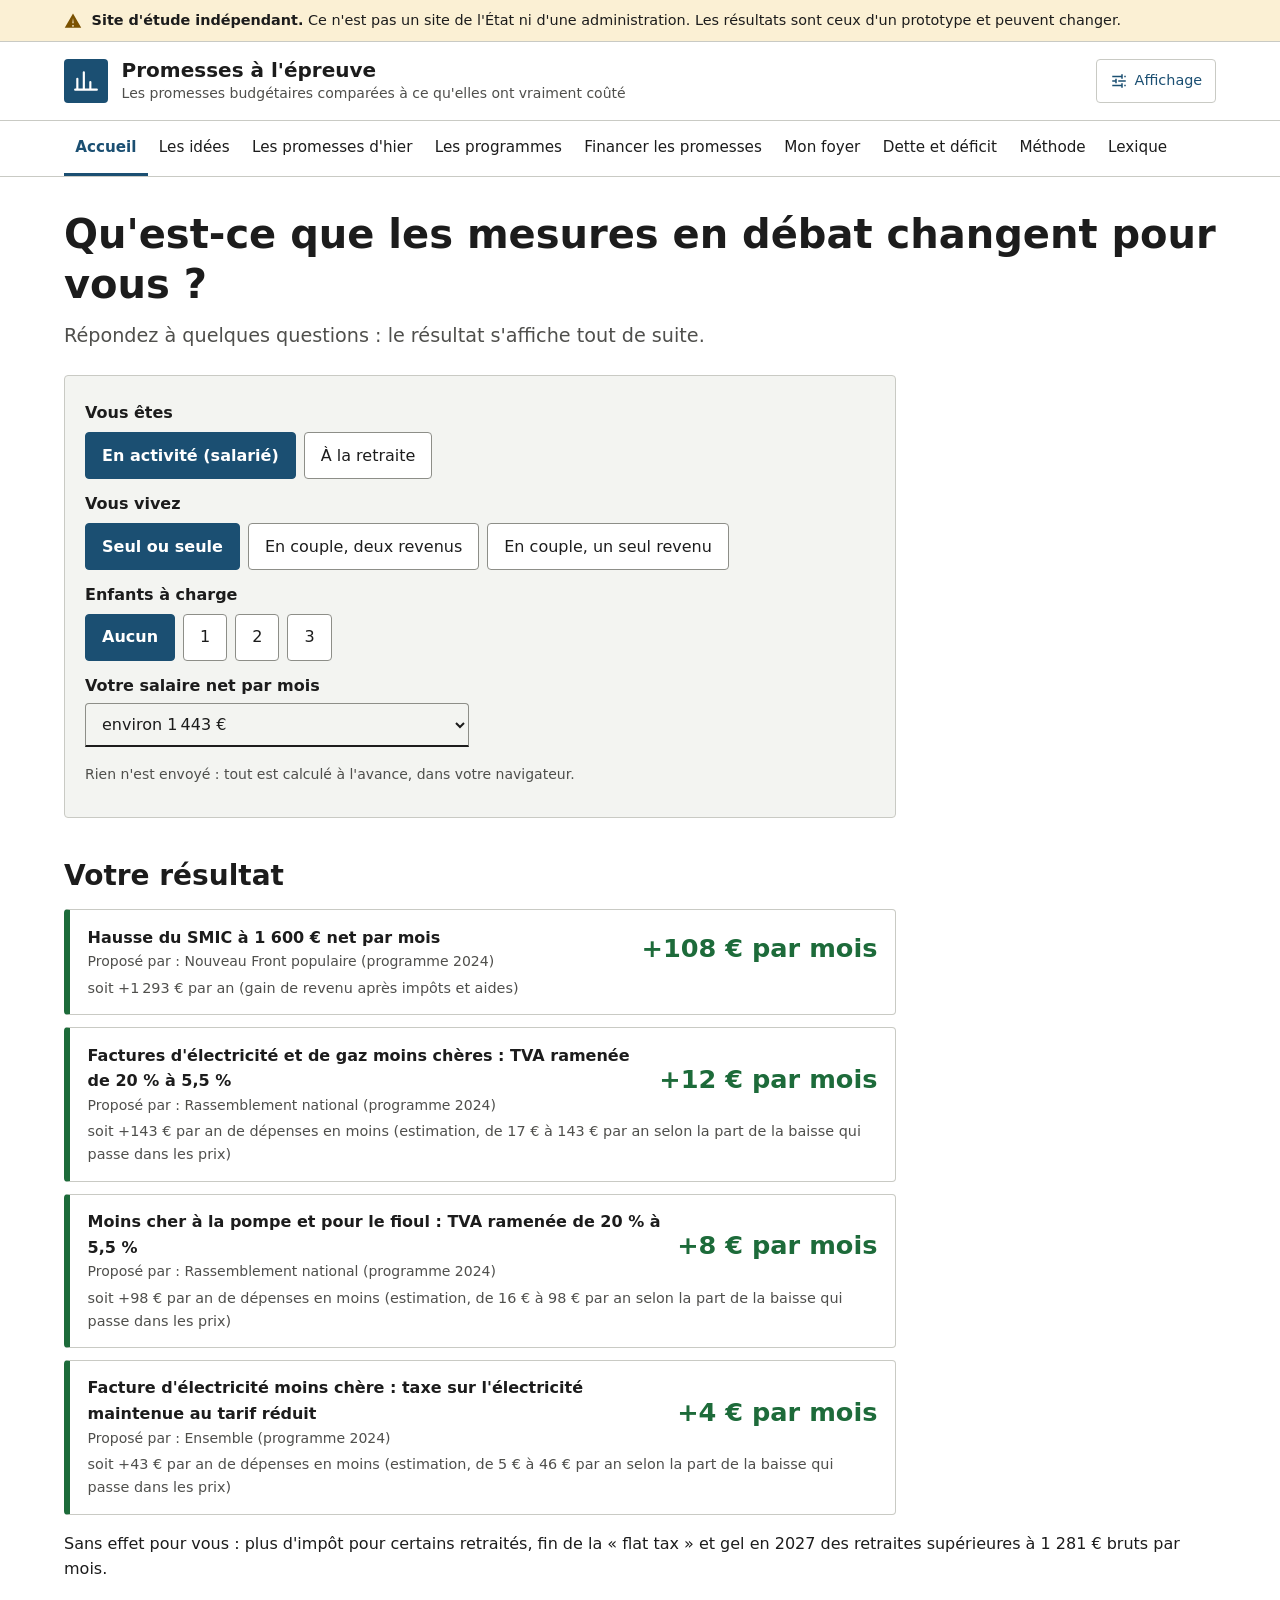
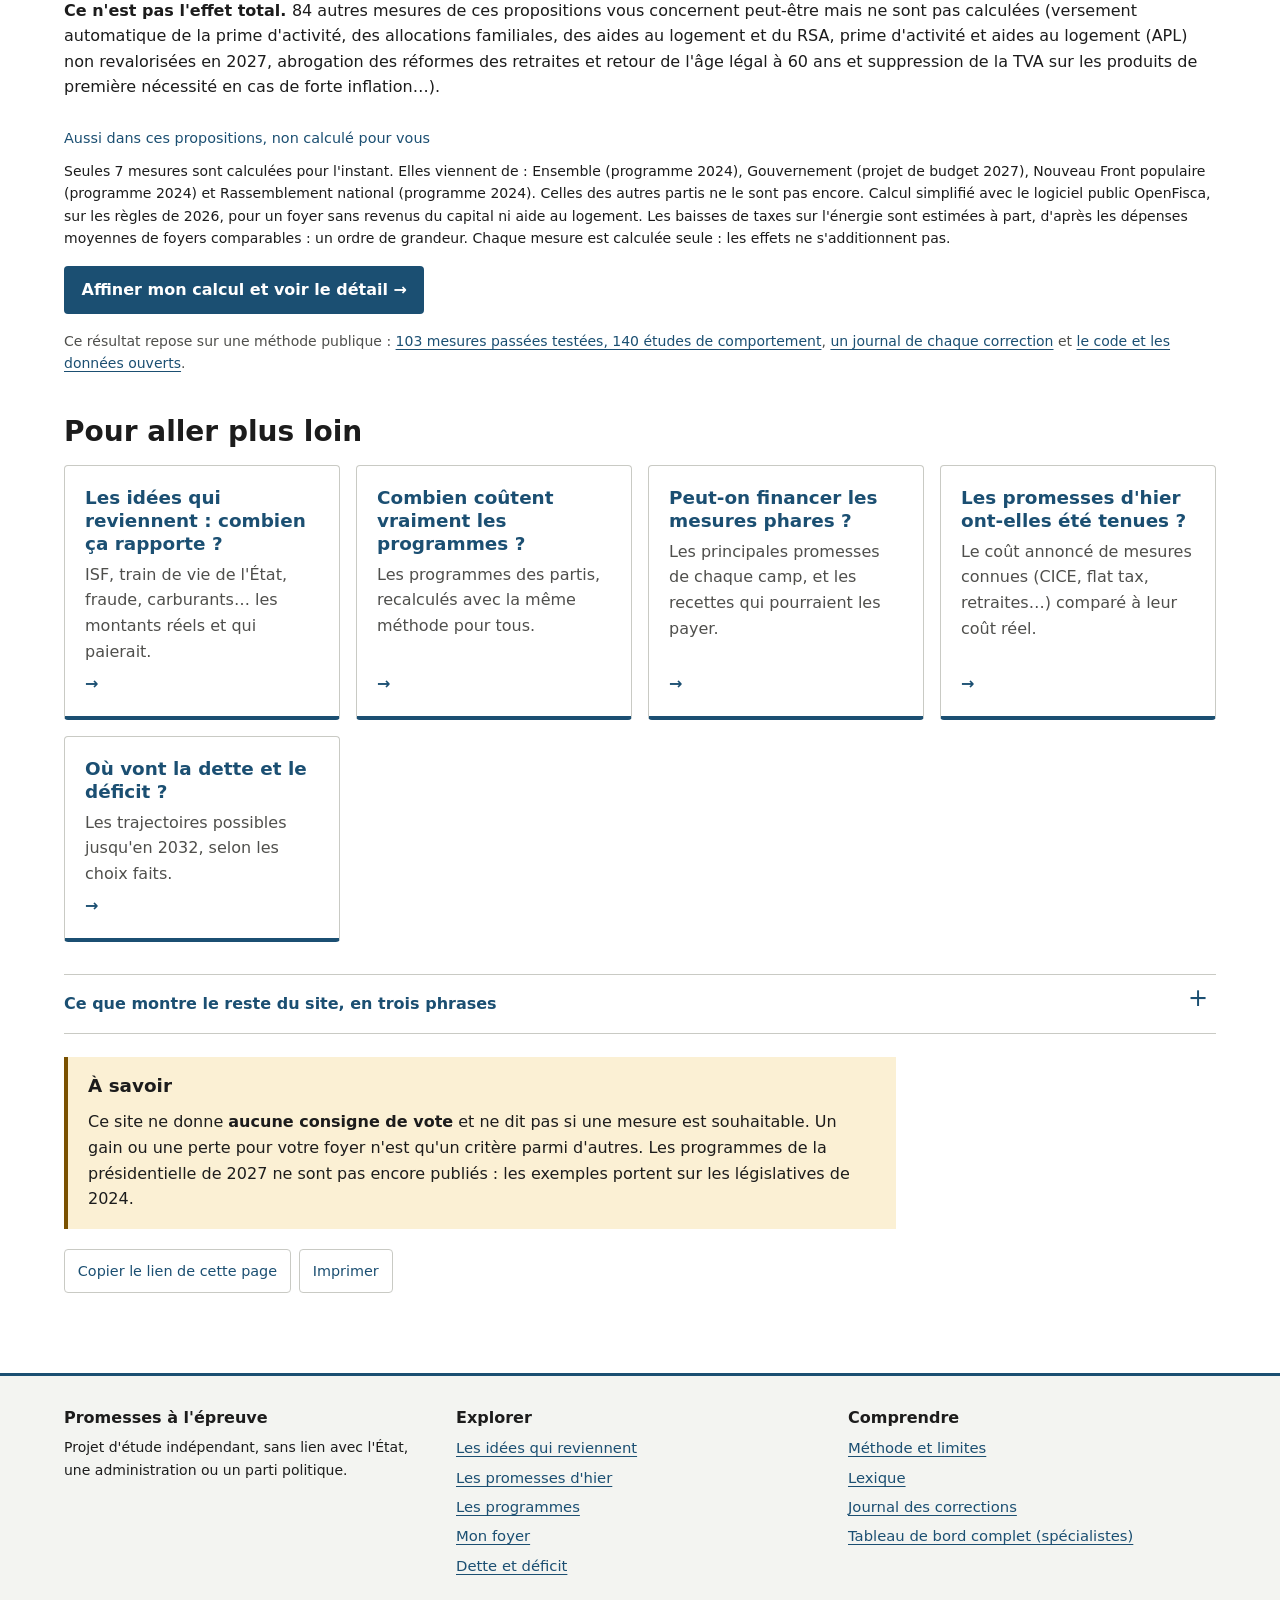
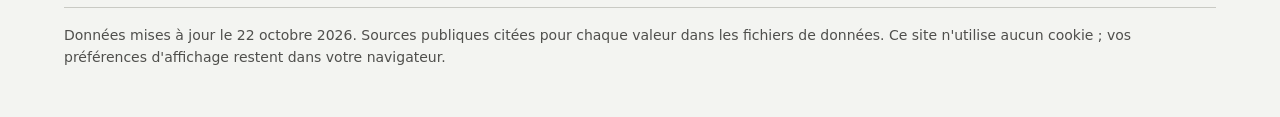
==== commit 0a905e85: "fix(reference): nfp_asile et rn24_chomage à 0, ens_chomage compté, même lecture de la réforme chômag" ====
--- a/web/index.html
+++ b/web/index.html
@@ -277,7 +277,7 @@
     <p class="prose">Plusieurs organismes ont chiffré ces programmes, avec des résultats très différents. Nos corrections changent le résultat de quelques milliards ; le choix du chiffrage de départ le change bien plus.</p>
     <div class="chart-block">
       <h3>Effet sur les comptes publics selon l'organisme, après correction</h3>
-      <p class="how">En milliards d'euros par an. Les mesures qu'un organisme n'a pas chiffrées sont complétées avec la médiane des autres. Chaque organisme garde sa propre situation de départ : une réforme déjà décidée, comme celle de l'assurance chômage de juillet 2024, peut y valoir zéro alors que notre chiffrage de départ la compte.</p>
+      <p class="how">En milliards d'euros par an. Les mesures qu'un organisme n'a pas chiffrées sont complétées avec la médiane des autres. Chaque organisme garde sa propre situation de départ, qui peut différer de la nôtre (le droit de juin 2024) : une même mesure peut y valoir zéro chez l'un et être comptée chez l'autre.</p>
       <div class="chart" id="ch-sens"></div>
     </div>
 
@@ -515,6 +515,7 @@
       <li><strong>Des études étrangères.</strong> Certaines réactions des contribuables sont mesurées à l'étranger (Danemark, Suisse, États-Unis) et se transposent mal en France.</li>
       <li><strong>Le chiffreur de départ pèse lourd.</strong> <span data-k="lim_chiffreurs"></span> Les corrections ne changent le résultat que de quelques milliards et <strong>ne réduisent pas l'écart entre chiffreurs</strong> : <span data-k="lim_ecart"></span> C'est le chiffrage de départ qui détermine le résultat.</li>
       <li><strong>Mesures qui passent par les prix : un ordre de grandeur.</strong> L'effet d'une baisse de TVA ou de taxe sur l'énergie est calculé avec la dépense moyenne de foyers comparables, pas la vôtre, et la structure des achats de 2017. On ne compte pas les achats supplémentaires quand le prix baisse. La part de la baisse vraiment répercutée dans les prix est incertaine.</li>
+      <li><strong>Le risque juridique n'est pas corrigé.</strong> Une mesure peut être censurée par le Conseil constitutionnel ou par la justice européenne. Quand une décision antérieure a déjà censuré une mesure de même nature, ou quand le programme prévoit lui-même de réviser la Constitution, la fiche de la mesure le signale. Son montant n'est pas réduit pour autant : nous n'avons trouvé que 12 mesures passées de ce type, presque toutes censurées, et la correction qu'on en tirait rendait les chiffrages moins bons.</li>
       <li><strong>Des déficits révisés.</strong> Les déficits réels utilisés sont les séries actuelles d'Eurostat, révisées depuis leur première publication.</li>
     </ul>
 
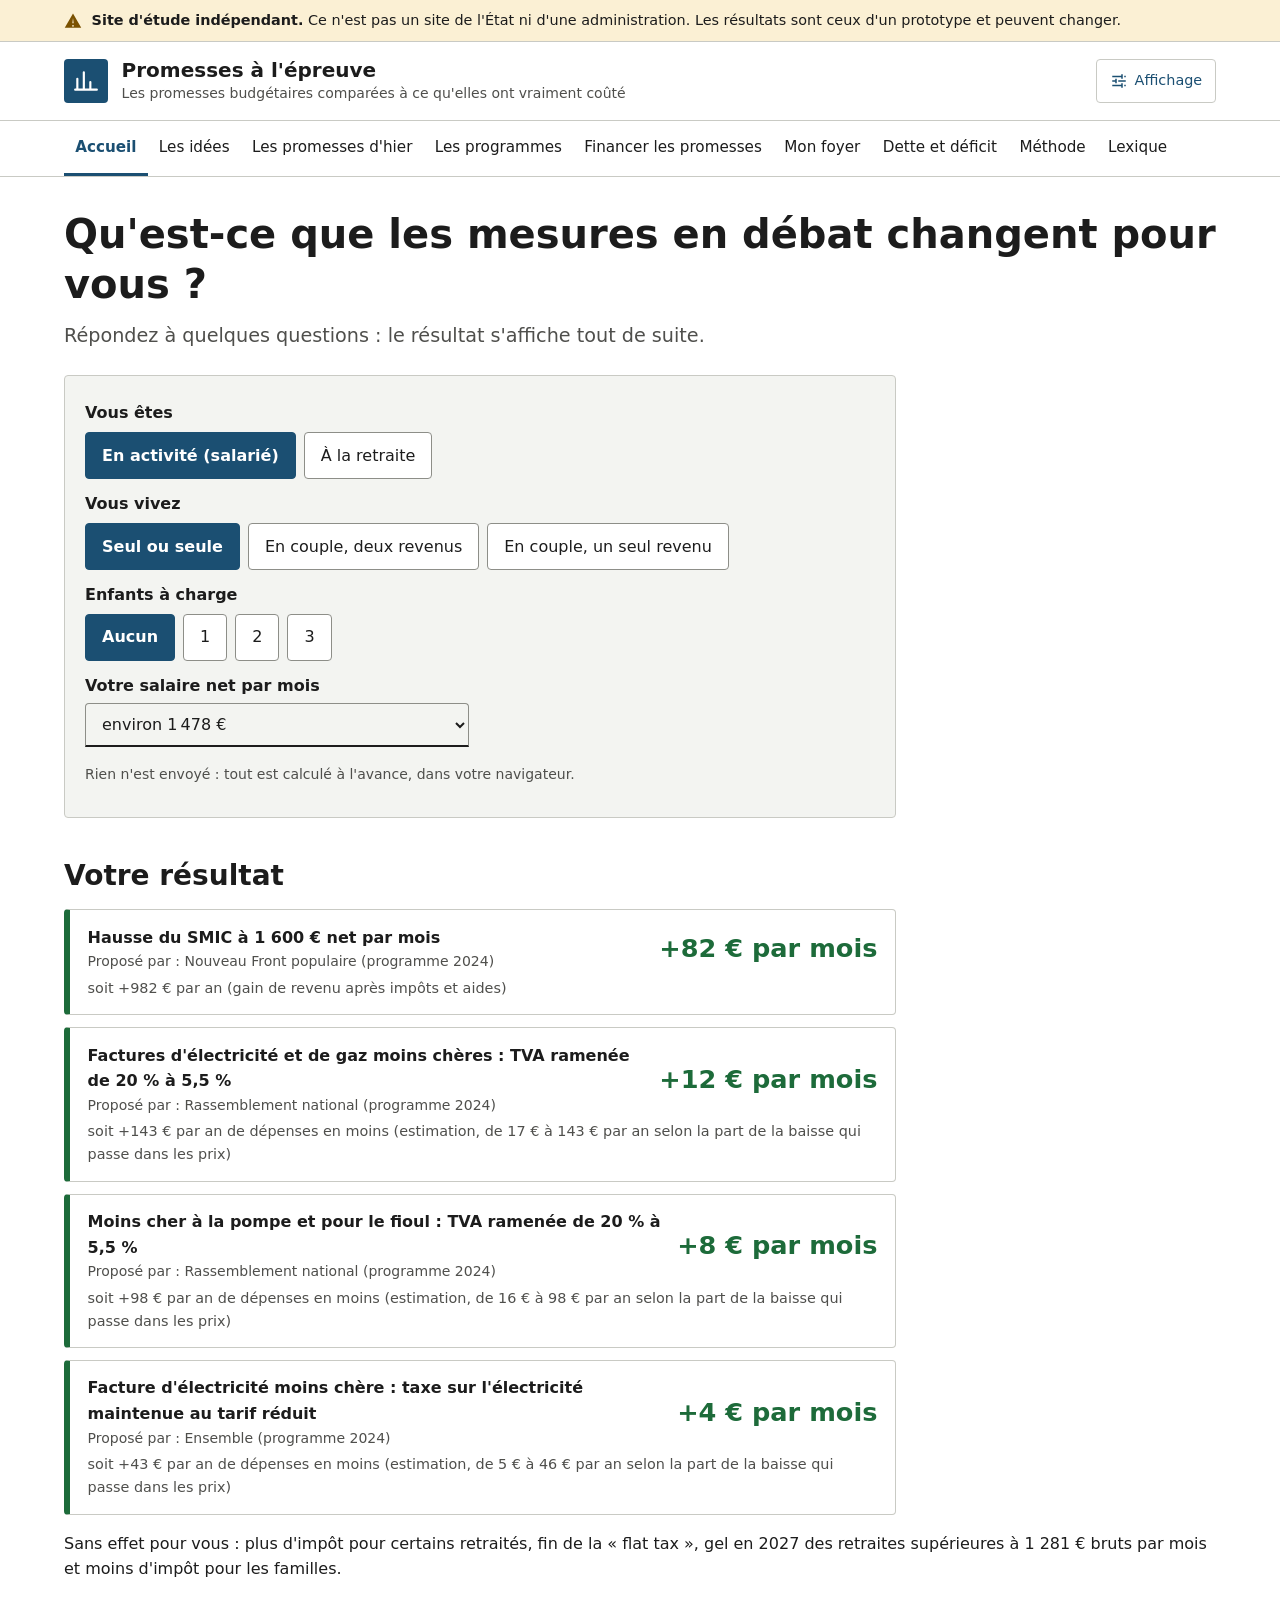
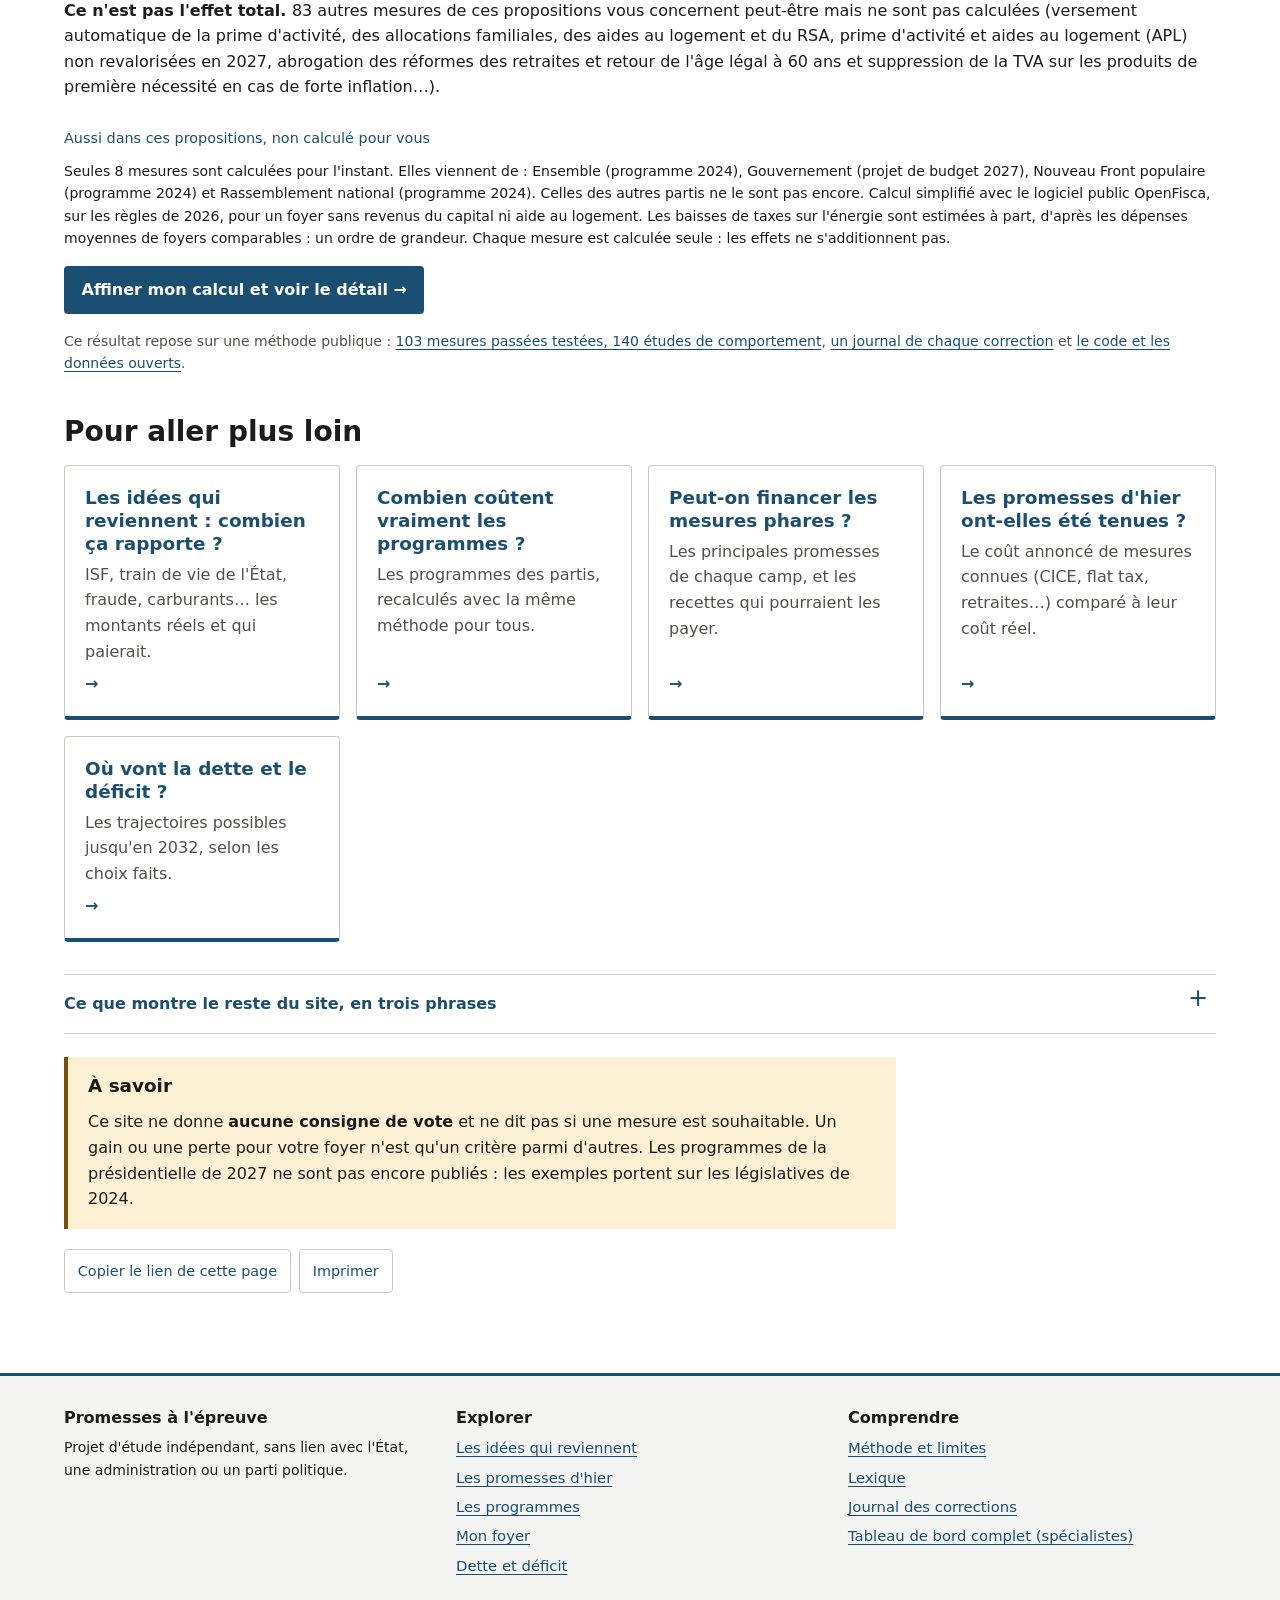
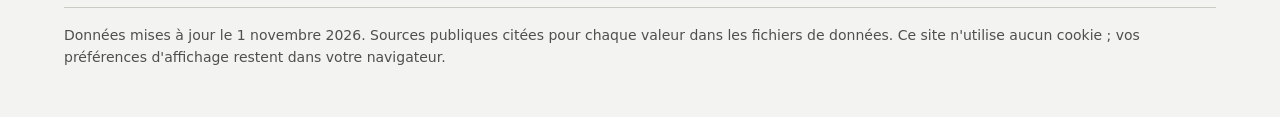
==== commit eaf26a73: "feat(parametres): Smic de juin 2026 dans « Mon foyer », part fiscale simulée, variante du biais sur " ====
--- a/web/index.html
+++ b/web/index.html
@@ -396,7 +396,7 @@
 
     <div class="callout warn">
       <h2>Limites de ce calcul</h2>
-      <p>Ces situations sont des exemples simplifiés, calculés avec le logiciel public <a class="term" href="#/lexique/openfisca">OpenFisca</a> sur les règles de 2026 : revenus ronds, pas de loyer ni d'aide au logement, enfants de 4, 7 et 10 ans. Votre situation réelle peut être différente. Les mesures viennent de programmes différents : leurs effets ne s'additionnent pas. Les seuils de la loi créent parfois des effets inattendus : une pension un peu plus basse peut faire passer le foyer sous le seuil d'exonération de la CSG et augmenter son revenu disponible. Les mesures sont appliquées comme si elles étaient en place depuis plusieurs années (régime permanent). Les baisses de TVA ou de taxes sur l'énergie ne changent pas le revenu mais les prix : leur effet est une estimation à part, qui ne s'ajoute pas au revenu. Elle part des dépenses d'énergie moyennes des foyers de même niveau de vie et de même composition (enquête Budget de famille 2017 de l'Insee, ramenée au niveau de 2024), pas de votre consommation réelle. La fourchette dépend de la part de la baisse de taxe que les vendeurs répercutent dans les prix : intégrale pour les tarifs réglementés et la remise carburant de 2022, beaucoup plus faible dans d'autres baisses de TVA en Europe. L'effet sur l'ensemble de la population, par niveau de revenu, n'est pas encore calculé : il faudrait des données d'enquête dont l'accès est réservé aux chercheurs habilités.</p>
+      <p>Ces situations sont des exemples simplifiés, calculés avec le logiciel public <a class="term" href="#/lexique/openfisca">OpenFisca</a> sur les règles de 2026 : revenus ronds, pas de loyer ni d'aide au logement, enfants de 4, 7 et 10 ans. Les salaires sont exprimés en SMIC : celui en vigueur à la date du calcul, depuis la revalorisation du 1er juin 2026. Votre situation réelle peut être différente. Les mesures viennent de programmes différents : leurs effets ne s'additionnent pas. Les seuils de la loi créent parfois des effets inattendus : une pension un peu plus basse peut faire passer le foyer sous le seuil d'exonération de la CSG et augmenter son revenu disponible. Les mesures sont appliquées comme si elles étaient en place depuis plusieurs années (régime permanent). Les baisses de TVA ou de taxes sur l'énergie ne changent pas le revenu mais les prix : leur effet est une estimation à part, qui ne s'ajoute pas au revenu. Elle part des dépenses d'énergie moyennes des foyers de même niveau de vie et de même composition (enquête Budget de famille 2017 de l'Insee, ramenée au niveau de 2024), pas de votre consommation réelle. La fourchette dépend de la part de la baisse de taxe que les vendeurs répercutent dans les prix : intégrale pour les tarifs réglementés et la remise carburant de 2022, beaucoup plus faible dans d'autres baisses de TVA en Europe. L'effet sur l'ensemble de la population, par niveau de revenu, n'est pas encore calculé : il faudrait des données d'enquête dont l'accès est réservé aux chercheurs habilités.</p>
     </div>
 
     <div class="accs">
@@ -516,7 +516,7 @@
       <li><strong>Le chiffreur de départ pèse lourd.</strong> <span data-k="lim_chiffreurs"></span> Les corrections ne changent le résultat que de quelques milliards et <strong>ne réduisent pas l'écart entre chiffreurs</strong> : <span data-k="lim_ecart"></span> C'est le chiffrage de départ qui détermine le résultat.</li>
       <li><strong>Mesures qui passent par les prix : un ordre de grandeur.</strong> L'effet d'une baisse de TVA ou de taxe sur l'énergie est calculé avec la dépense moyenne de foyers comparables, pas la vôtre, et la structure des achats de 2017. On ne compte pas les achats supplémentaires quand le prix baisse. La part de la baisse vraiment répercutée dans les prix est incertaine.</li>
       <li><strong>Le risque juridique n'est pas corrigé.</strong> Une mesure peut être censurée par le Conseil constitutionnel ou par la justice européenne. Quand une décision antérieure a déjà censuré une mesure de même nature, ou quand le programme prévoit lui-même de réviser la Constitution, la fiche de la mesure le signale. Son montant n'est pas réduit pour autant : nous n'avons trouvé que 12 mesures passées de ce type, presque toutes censurées, et la correction qu'on en tirait rendait les chiffrages moins bons.</li>
-      <li><strong>Des déficits révisés.</strong> Les déficits réels utilisés sont les séries actuelles d'Eurostat, révisées depuis leur première publication.</li>
+      <li><strong>Des déficits révisés.</strong> Les déficits réels utilisés sont les séries actuelles d'Eurostat, révisées depuis leur première publication. <span data-k="lim_efb"></span></li>
     </ul>
 
     <h2>Données et sources</h2>
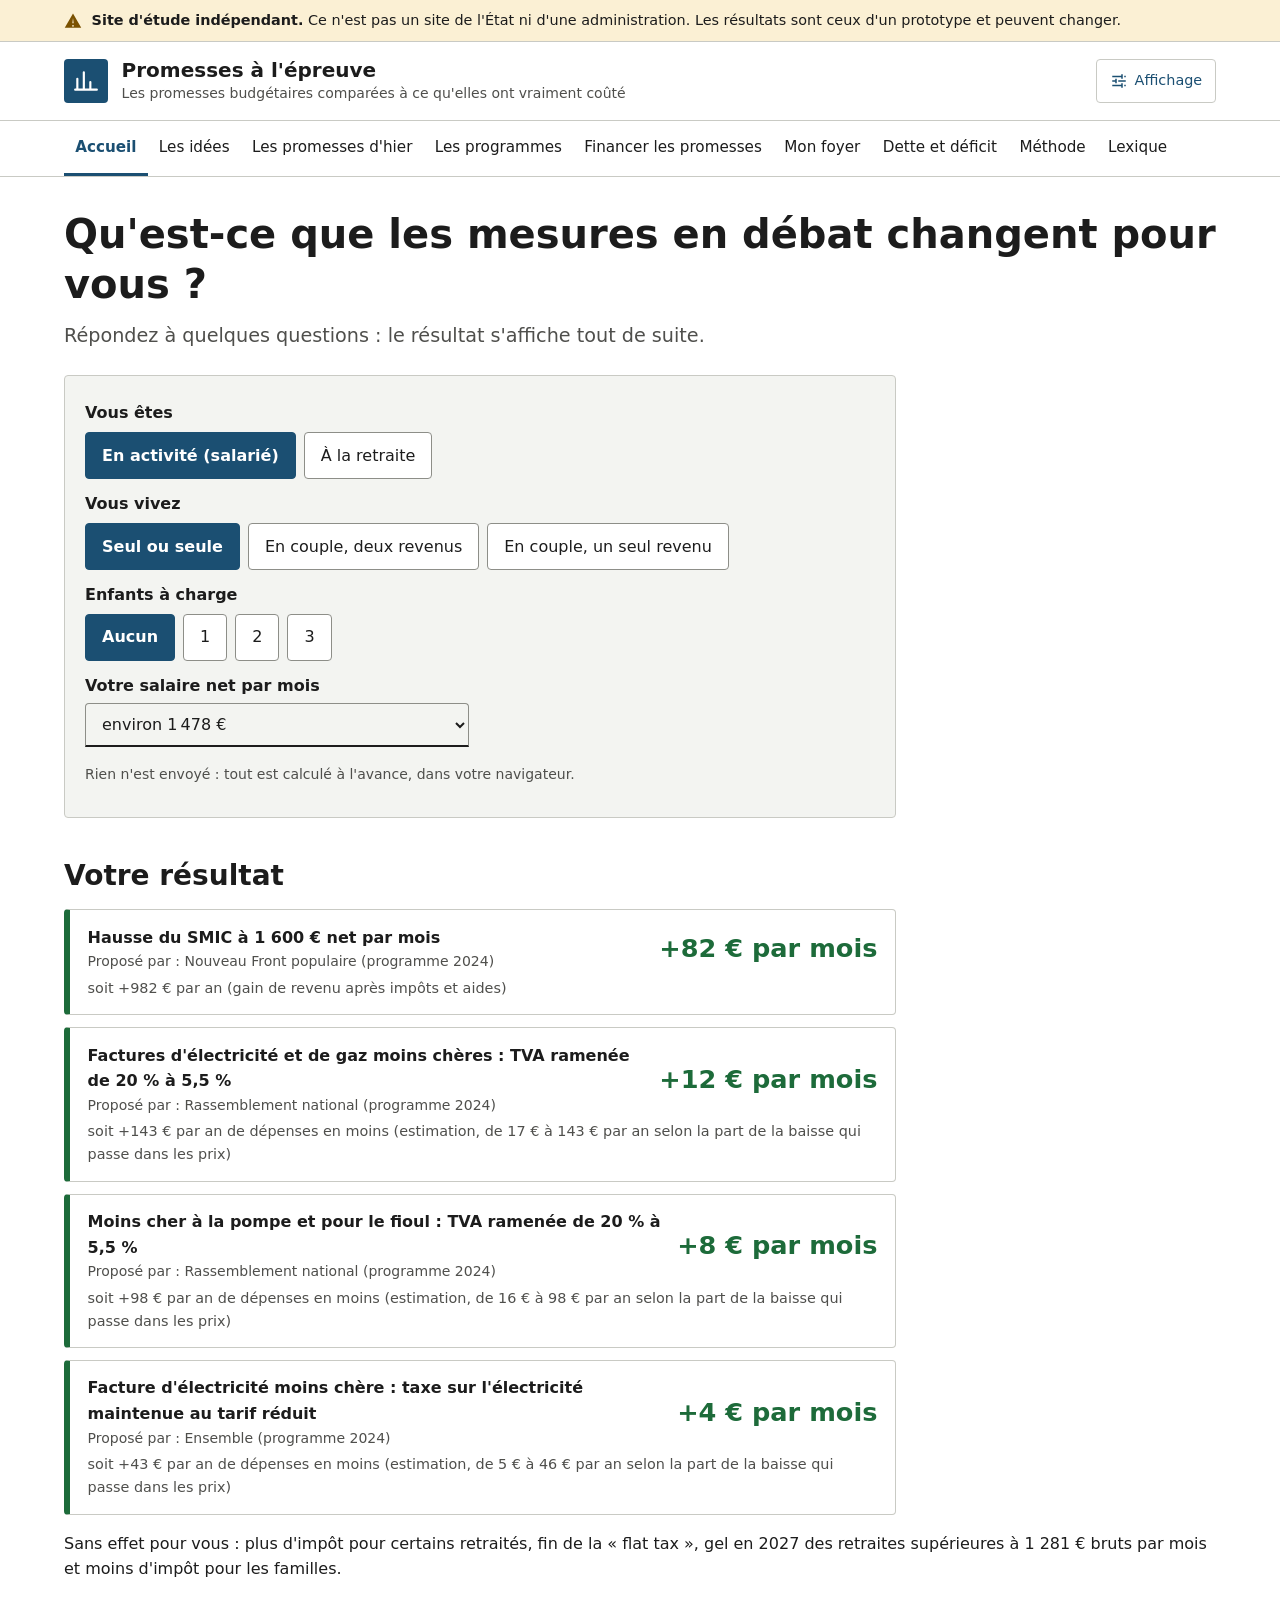
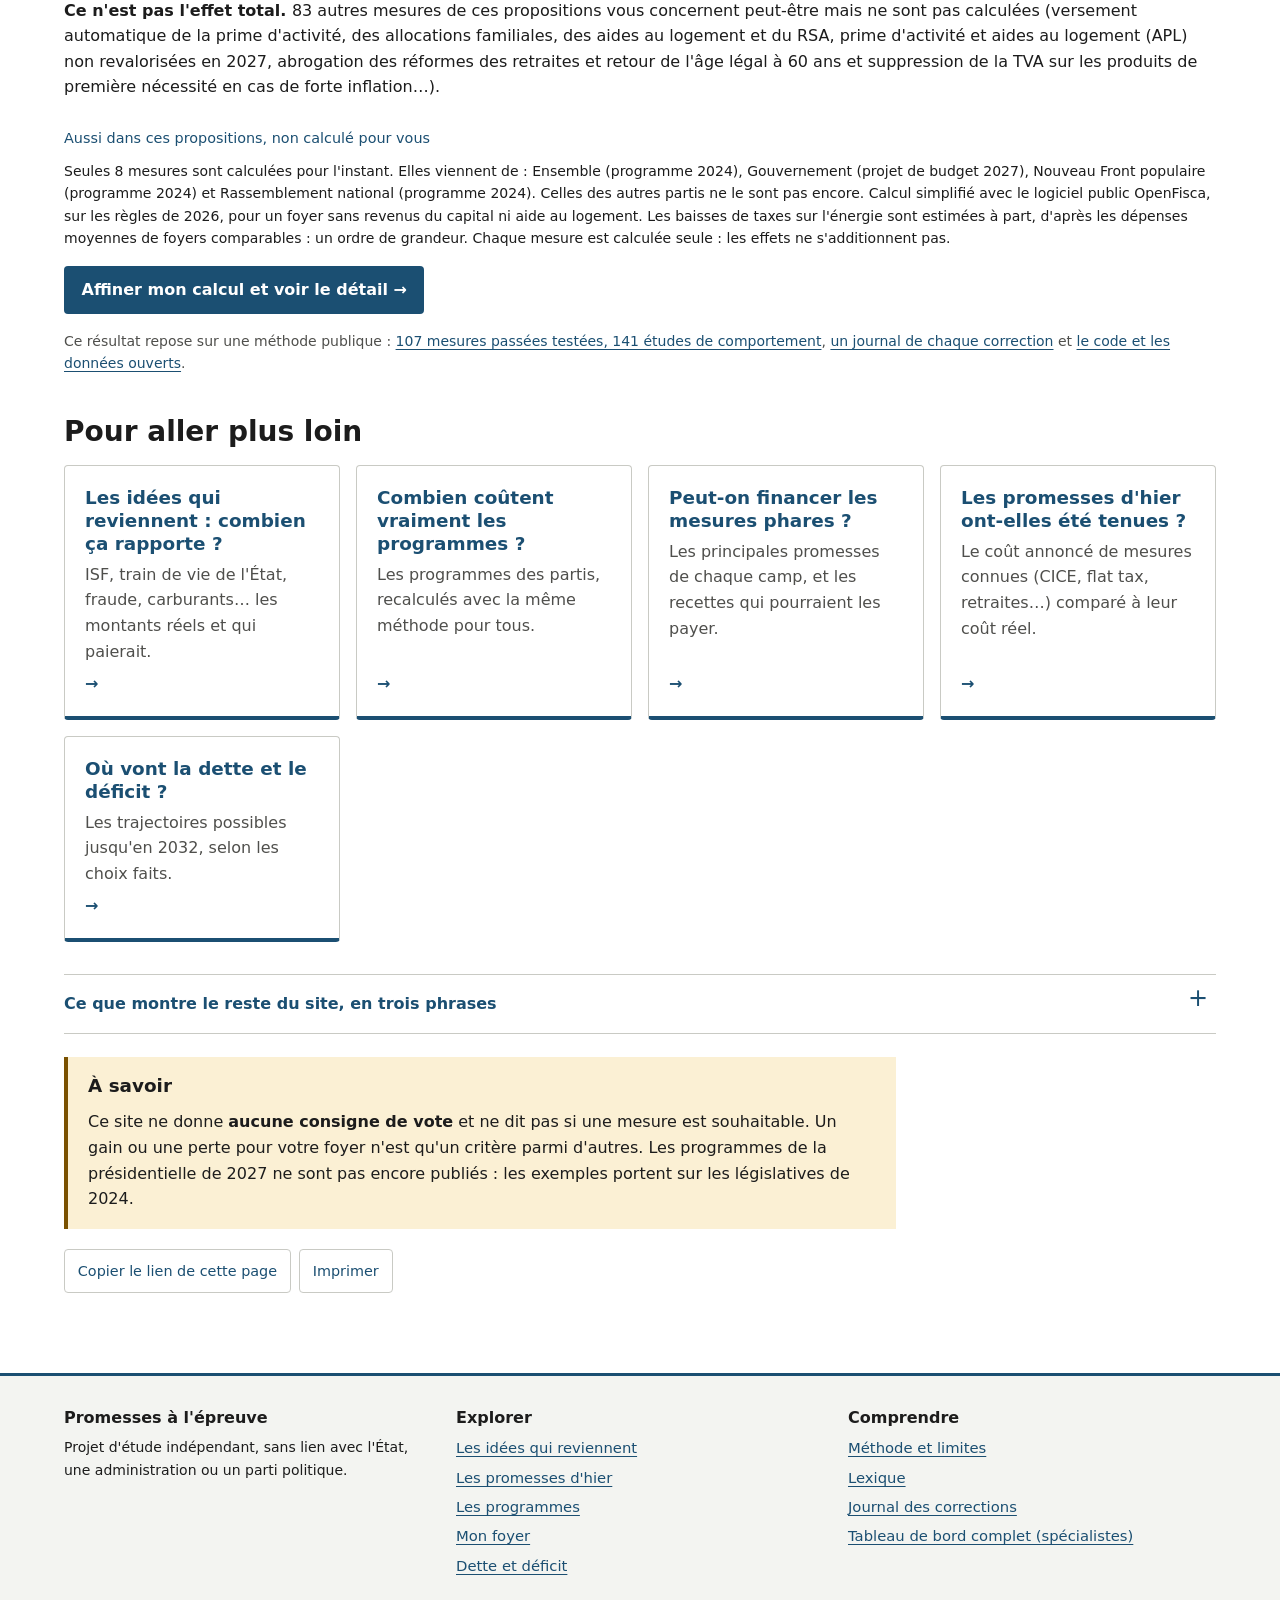
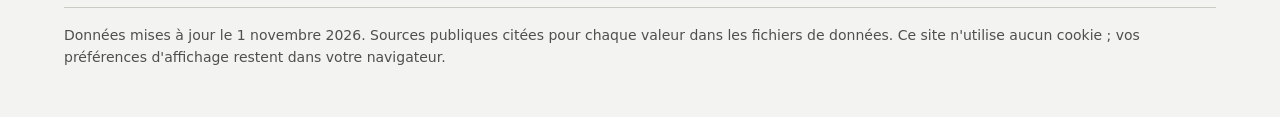
==== commit d537921e: "docs(methode): erreur typique gardée à 14,9 %, variante à 22,2 % citée dans les limites Décisions du" ====
--- a/web/index.html
+++ b/web/index.html
@@ -516,6 +516,7 @@
       <li><strong>Le chiffreur de départ pèse lourd.</strong> <span data-k="lim_chiffreurs"></span> Les corrections ne changent le résultat que de quelques milliards et <strong>ne réduisent pas l'écart entre chiffreurs</strong> : <span data-k="lim_ecart"></span> C'est le chiffrage de départ qui détermine le résultat.</li>
       <li><strong>Mesures qui passent par les prix : un ordre de grandeur.</strong> L'effet d'une baisse de TVA ou de taxe sur l'énergie est calculé avec la dépense moyenne de foyers comparables, pas la vôtre, et la structure des achats de 2017. On ne compte pas les achats supplémentaires quand le prix baisse. La part de la baisse vraiment répercutée dans les prix est incertaine.</li>
       <li><strong>Le risque juridique n'est pas corrigé.</strong> Une mesure peut être censurée par le Conseil constitutionnel ou par la justice européenne. Quand une décision antérieure a déjà censuré une mesure de même nature, ou quand le programme prévoit lui-même de réviser la Constitution, la fiche de la mesure le signale. Son montant n'est pas réduit pour autant : nous n'avons trouvé que 12 mesures passées de ce type, presque toutes censurées, et la correction qu'on en tirait rendait les chiffrages moins bons.</li>
+      <li><strong>L'erreur typique d'un chiffrage reste mal connue.</strong> Elle fixe la largeur des fourchettes. Mesurée sur les chiffrages d'instituts des programmes de 2017 et 2022, elle vaut 14,9 % (22 cas). Avec trois coûts réels trouvés depuis, elle monterait à 22,2 % (25 cas), mais ce résultat dépend de la façon de compter le coût du minimum vieillesse (16,0 % sinon). Le site garde 14,9 % : les fourchettes sont peut-être trop étroites.</li>
       <li><strong>Des déficits révisés.</strong> Les déficits réels utilisés sont les séries actuelles d'Eurostat, révisées depuis leur première publication. <span data-k="lim_efb"></span></li>
     </ul>
 
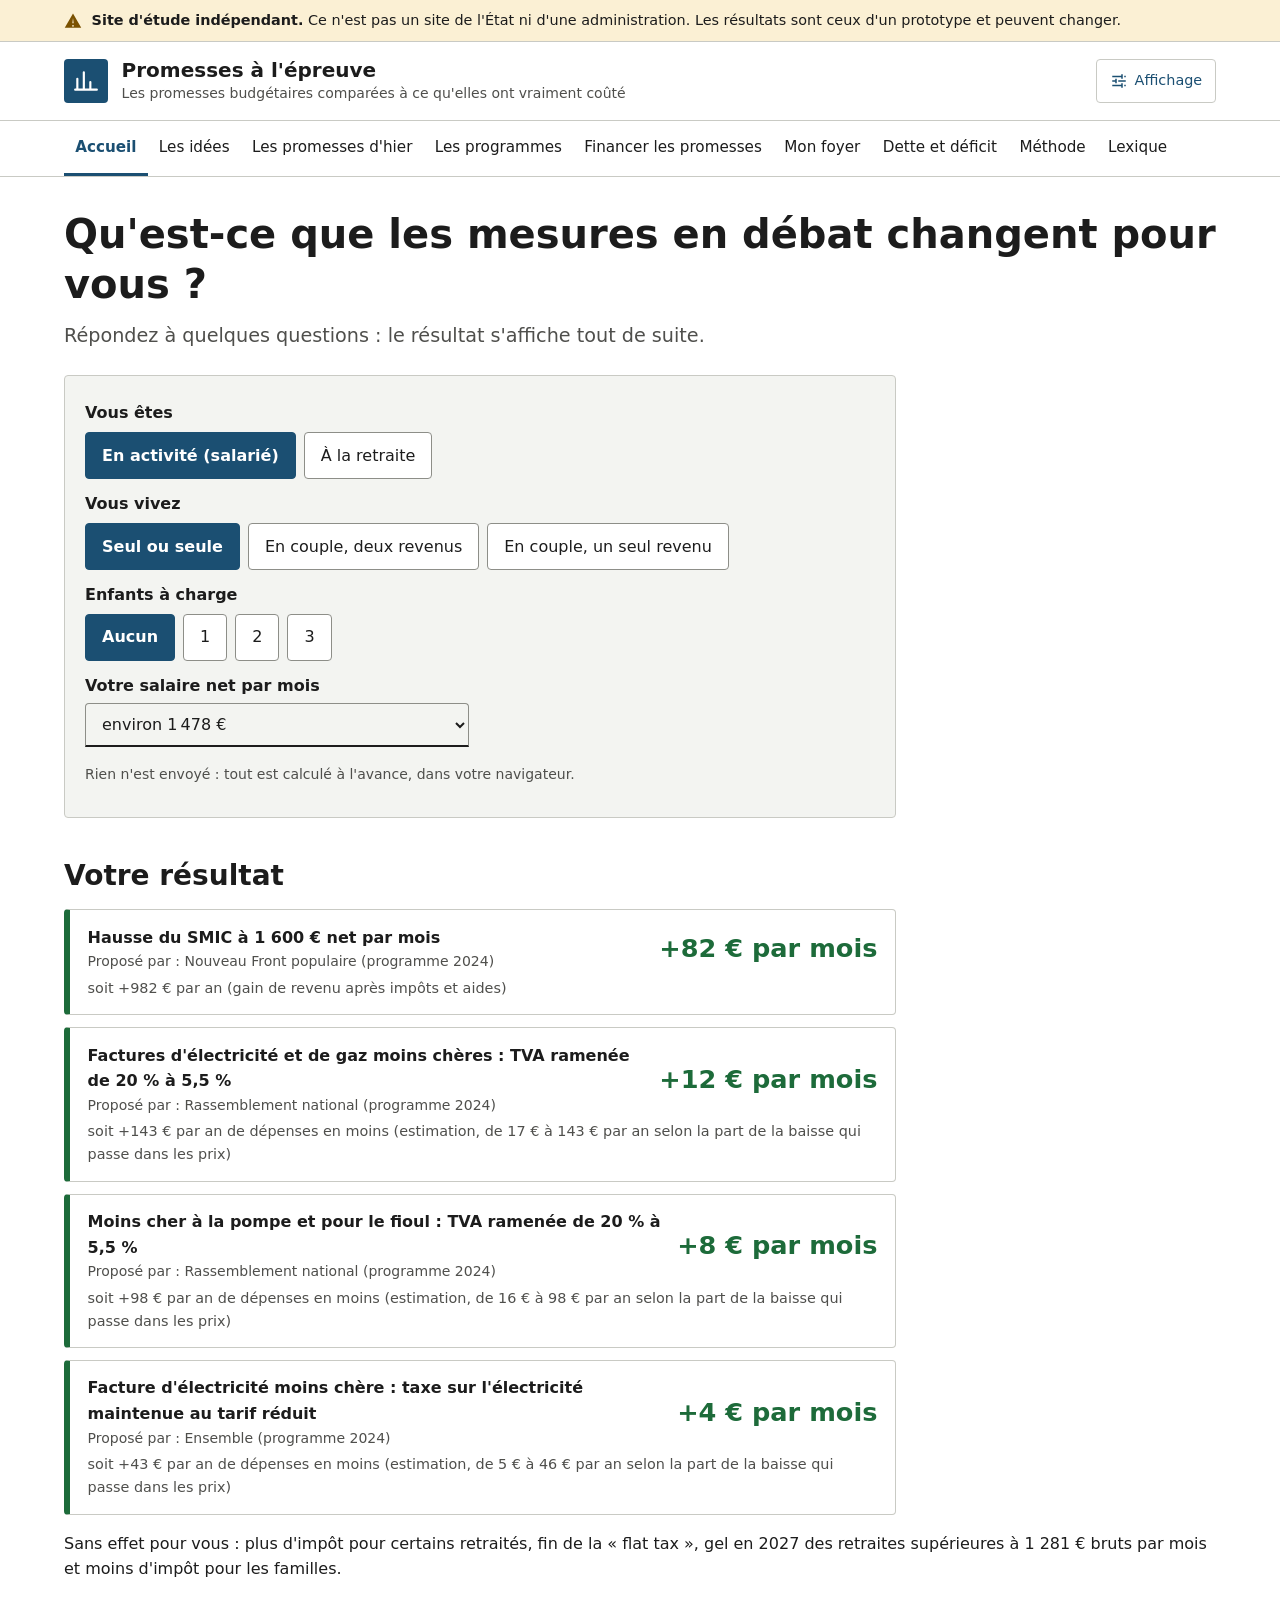
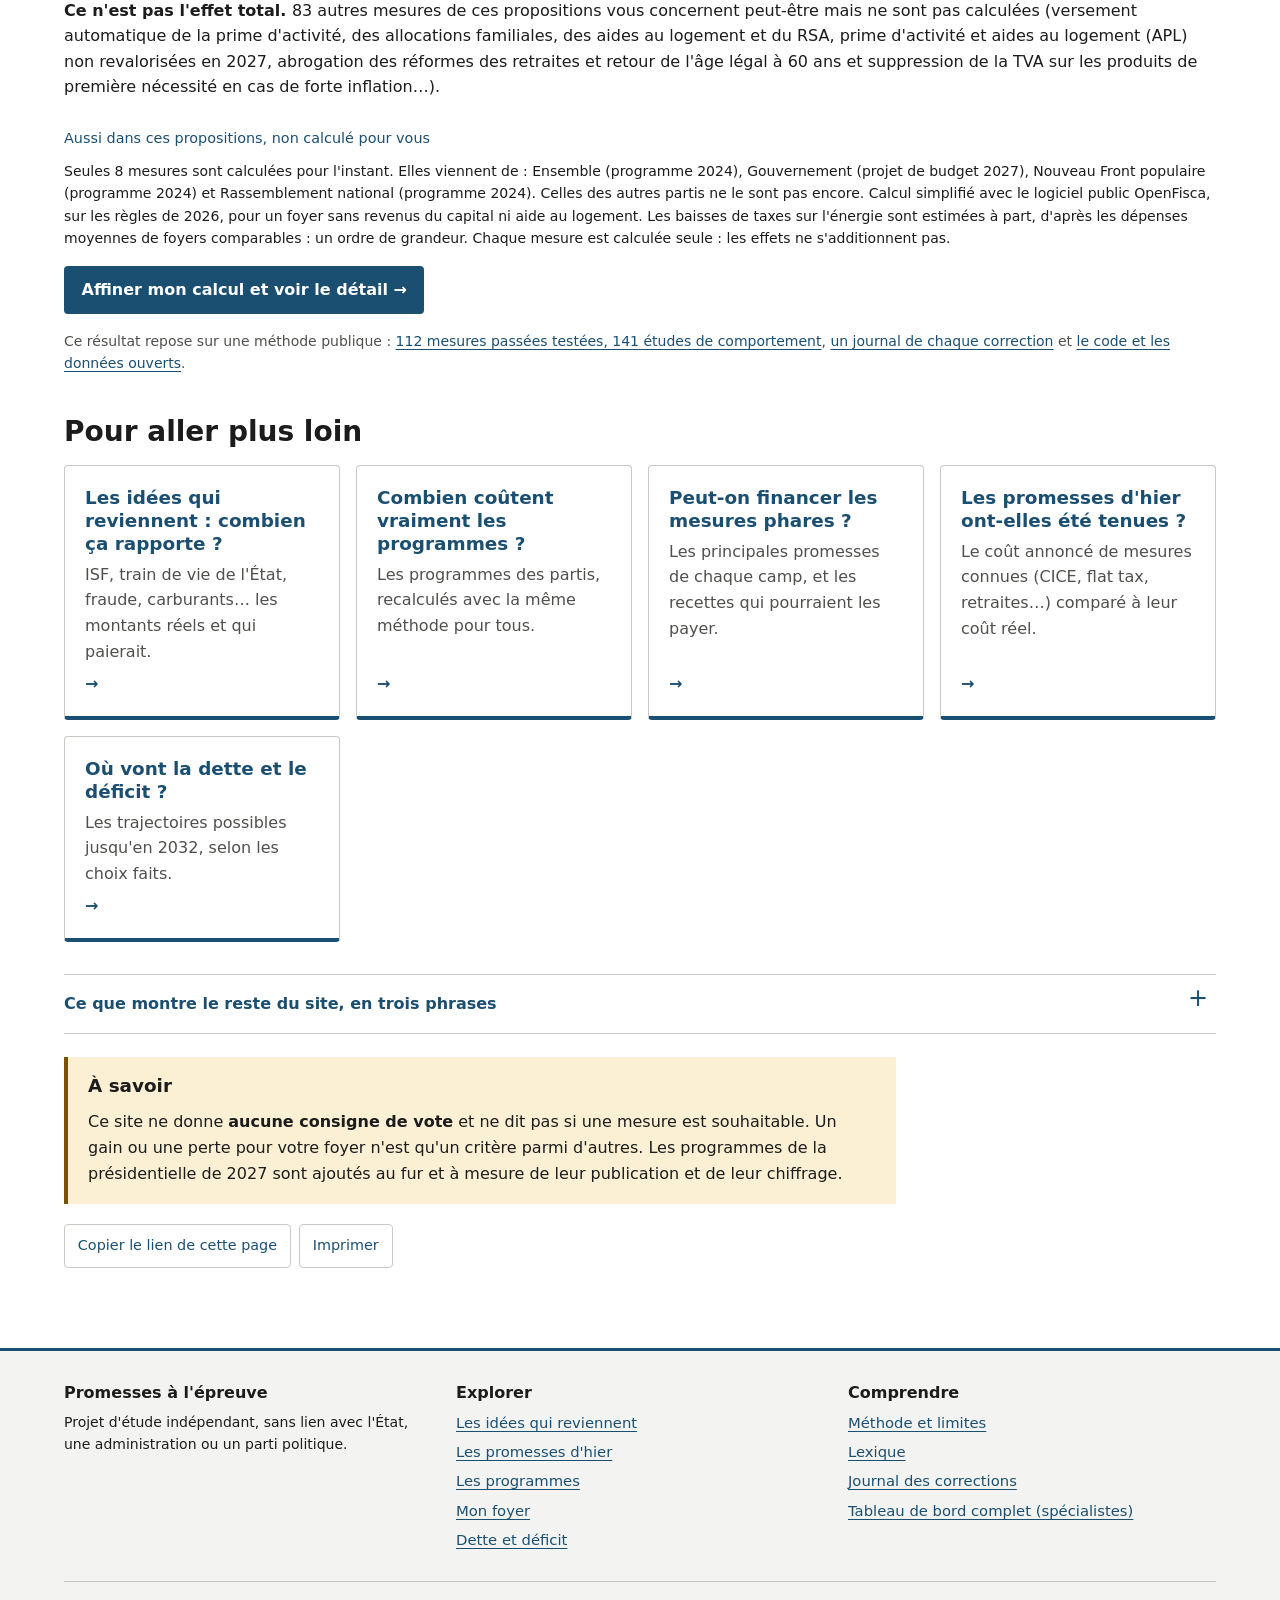
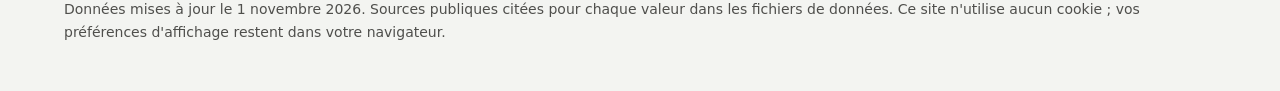
==== commit 7fe6f71c: "fix(web): page « Dette et déficit », programmes des partis distingués des scénarios construits par l" ====
--- a/web/index.html
+++ b/web/index.html
@@ -414,7 +414,7 @@
   <section class="view" id="v-demain" data-titre="Dette et déficit" hidden>
     <nav class="crumb" aria-label="Vous êtes ici"><ol><li><a href="#/accueil">Accueil</a></li><li aria-current="page">Dette et déficit</li></ol></nav>
     <h1>Où vont la dette et le déficit d'ici 2032 ?</h1>
-    <p class="lede">On prolonge la trajectoire officielle du gouvernement, puis on la corrige de son optimisme habituel, et enfin on ajoute chacun des scénarios de financement.</p>
+    <p class="lede">On prolonge la trajectoire officielle du gouvernement, puis on la corrige de son optimisme habituel, et enfin on ajoute l'effet de chaque programme de parti et de chaque scénario de financement construit par ce site (<a href="#/equilibre">Financer les promesses</a>).</p>
 
     <div class="callout">
       <h2>En bref</h2>
